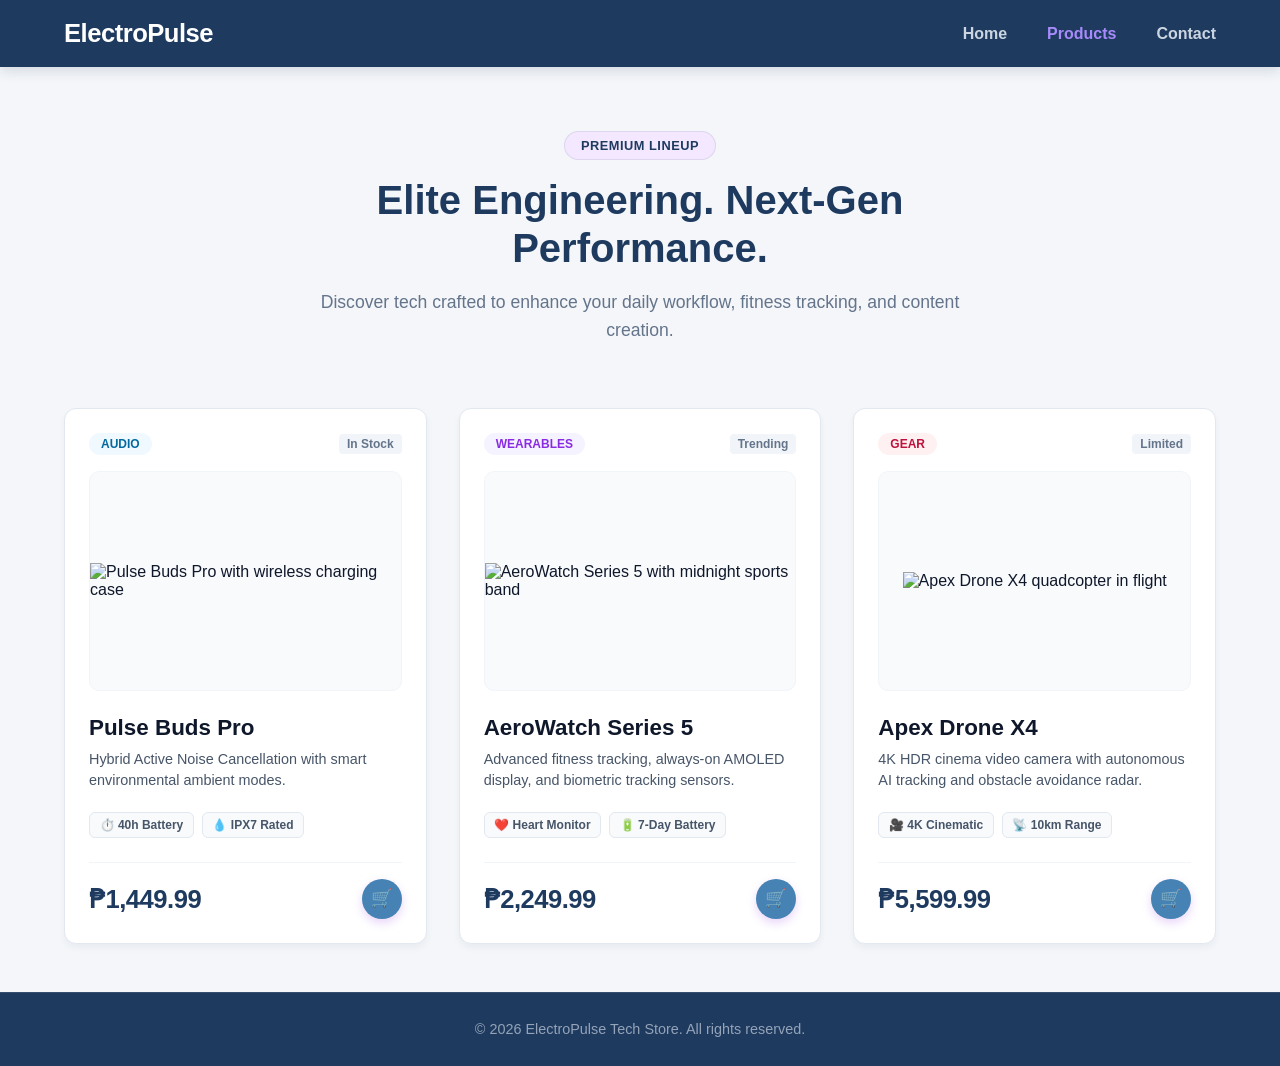
==== about.html @ 6f9c941d "Add files via upload" ====
<!DOCTYPE html>
<html lang="en">
<head>
    <meta charset="UTF-8">
    <meta name="viewport" content="width=device-width, initial-scale=1.0">
    <meta name="description" content="Browse our featured collection of high-performance wireless earbuds, smartwatches, and advanced flight drones at ElectroPulse.">
    <title>ElectroPulse | Featured Products</title>
    <link rel="stylesheet" href="style.css">
</head>
<body>

    <header>
        <div class="logo">ElectroPulse</div>
        <button class="menu-toggle" id="menuToggle" aria-label="Toggle Navigation">☰</button>
        <nav id="navMenu">
            <ul>
                <li><a href="index.html">Home</a></li>
                <li><a href="about.html" class="active">Products</a></li>
                <li><a href="contact.html">Contact</a></li>
            </ul>
        </nav>
    </header>

    <main>
        <section class="products-showcase">
            <div class="products-header">
                <span class="section-badge">Premium Lineup</span>
                <h2>Elite Engineering. Next-Gen Performance.</h2>
                <p>Discover tech crafted to enhance your daily workflow, fitness tracking, and content creation.</p>
            </div>
            
            <div class="grid">
                
                <div class="card premium-card">
                    <div class="card-tag-wrapper">
                        <span class="tag tag-audio">Audio</span>
                        <span class="stock-status">In Stock</span>
                    </div>
                    <div class="product-img-wrapper">
                        <img src="https://i5.walmartimages.com/seo/VEATOOL-Bluetooth-Headphones-True-Wireless-Earbuds-65H-Playback-Power-Display-Earphones-Charging-Case-IPX7-Waterproof-in-Ear-Mic-TV-Smart-Phone-Compu_4fcdfe6c-8b6a-4cde-9d14-b2d02f026c7e.72bb21d7b7199d42acb8615ffbaa0470.jpeg?odnHeight=424&odnWidth=424&odnBg=FFFFFF" alt="Pulse Buds Pro with wireless charging case" class="product-img">
                    </div>
                    <div class="card-body">
                        <h3>Pulse Buds Pro</h3>
                        <p>Hybrid Active Noise Cancellation with smart environmental ambient modes.</p>
                        
                        <div class="specs-grid">
                            <span>⏱️ 40h Battery</span>
                            <span>💧 IPX7 Rated</span>
                        </div>
                        
                        <div class="card-footer">
                            <div class="price">₱1,449.99</div>
                            <button class="btn-icon" aria-label="Add to cart">🛒</button>
                        </div>
                    </div>
                </div>

                <div class="card premium-card">
                    <div class="card-tag-wrapper">
                        <span class="tag tag-wearables">Wearables</span>
                        <span class="stock-status">Trending</span>
                    </div>
                    <div class="product-img-wrapper">
                        <img src="https://m.media-amazon.com/images/I/610LLQC8DhL._AC_SL1500_.jpg" alt="AeroWatch Series 5 with midnight sports band" class="product-img">
                    </div>
                    <div class="card-body">
                        <h3>AeroWatch Series 5</h3>
                        <p>Advanced fitness tracking, always-on AMOLED display, and biometric tracking sensors.</p>
                        
                        <div class="specs-grid">
                            <span>❤️ Heart Monitor</span>
                            <span>🔋 7-Day Battery</span>
                        </div>
                        
                        <div class="card-footer">
                            <div class="price">₱2,249.99</div>
                            <button class="btn-icon" aria-label="Add to cart">🛒</button>
                        </div>
                    </div>
                </div>

                <div class="card premium-card">
                    <div class="card-tag-wrapper">
                        <span class="tag tag-gear">Gear</span>
                        <span class="stock-status">Limited</span>
                    </div>
                    <div class="product-img-wrapper">
                        <img src="https://img.freepik.com/premium-photo/highquality-aerial-shot-drone-with-digital-camera-flying_1021945-1959.jpg" alt="Apex Drone X4 quadcopter in flight" class="product-img">
                    </div>
                    <div class="card-body">
                        <h3>Apex Drone X4</h3>
                        <p>4K HDR cinema video camera with autonomous AI tracking and obstacle avoidance radar.</p>
                        
                        <div class="specs-grid">
                            <span>🎥 4K Cinematic</span>
                            <span>📡 10km Range</span>
                        </div>
                        
                        <div class="card-footer">
                            <div class="price">₱5,599.99</div>
                            <button class="btn-icon" aria-label="Add to cart">🛒</button>
                        </div>
                    </div>
                </div>
                
            </div>
        </section>
    </main>

    <footer>
        <p>&copy; 2026 ElectroPulse Tech Store. All rights reserved.</p>
    </footer>

    <script src="script.js"></script>
</body>
</html>
---- style.css ----
:root {
    --primary-dark: #1e3a5f;   
    --electric-neon: #a78bfa;  
    --accent-blue: #4682b4;    
    --accent-violet: #8a2be2;  
    --bg-light: #f4f6f9;       
    --text-dark: #0f172a;
    --white: #ffffff;
}

* {
    box-sizing: border-box;
    margin: 0;
    padding: 0;
    font-family: -apple-system, BlinkMacSystemFont, 'Segoe UI', Roboto, sans-serif;
}

body {
    display: flex;
    flex-direction: column;
    min-height: 100vh;
    color: var(--text-dark);
    background-color: var(--bg-light);
}

header {
    background-color: var(--primary-dark);
    color: var(--white);
    display: flex;
    justify-content: space-between;
    align-items: center;
    padding: 1.2rem 5%;
    position: relative;
    box-shadow: 0 4px 12px rgba(30, 58, 95, 0.15);
}

.logo {
    font-size: 1.6rem;
    font-weight: 800;
    letter-spacing: -0.5px;
}

nav ul {
    display: flex;
    list-style: none;
    gap: 2.5rem;
}

nav a {
    color: #cbd5e1;
    text-decoration: none;
    font-weight: 600;
    transition: color 0.2s ease;
}

nav a:hover, nav a.active {
    color: var(--electric-neon);
}

.menu-toggle {
    display: none;
    background: none;
    border: none;
    color: var(--white);
    font-size: 1.8rem;
    cursor: pointer;
}

main {
    flex: 1;
    padding: 3rem 5%;
}

.grid {
    display: grid;
    grid-template-columns: repeat(auto-fit, minmax(280px, 1fr));
    gap: 2rem;
    margin-top: 2rem;
}

.card {
    background: var(--white);
    padding: 2.5rem 2rem;
    border-radius: 12px;
    box-shadow: 0 4px 6px rgba(30, 58, 95, 0.05);
    border: 1px solid #e2e8f0;
    transition: transform 0.3s ease, box-shadow 0.3s ease;
    display: flex;
    flex-direction: column;
}

.card:hover {
    transform: translateY(-5px);
    box-shadow: 0 12px 20px rgba(30, 58, 95, 0.1);
}

.tag {
    align-self: center;
    background: #f5f3ff;
    color: var(--accent-violet);
    font-size: 0.75rem;
    font-weight: 700;
    text-transform: uppercase;
    padding: 0.25rem 0.75rem;
    border-radius: 9999px;
    margin-bottom: 1rem;
}

.product-img-wrapper {
    width: 100%;
    height: 180px;
    margin-bottom: 1.2rem;
    display: flex;
    align-items: center;
    justify-content: center;
    overflow: hidden;
    background-color: #f8fafc;
    border-radius: 6px;
}

.product-img {
    max-width: 100%;
    max-height: 100%;
    object-fit: contain;
    transition: transform 0.3s ease;
}

.card:hover .product-img {
    transform: scale(1.06);
}

.card h3 {
    margin-bottom: 0.75rem;
    font-size: 1.3rem;
}

.card p {
    color: #64748b;
    font-size: 0.95rem;
    line-height: 1.5;
    margin-bottom: 1.5rem;
    flex-grow: 1;
}

.price {
    font-size: 1.5rem;
    font-weight: 800;
    color: var(--primary-dark);
}

.form-section {
    max-width: 550px;
    margin: 0 auto;
    background: var(--white);
    padding: 2.5rem;
    border-radius: 12px;
    box-shadow: 0 10px 25px rgba(0,0,0,0.05);
}

.form-group {
    margin-bottom: 1.5rem;
}

.form-group label {
    display: block;
    margin-bottom: 0.5rem;
    font-weight: 600;
    font-size: 0.9rem;
}

.form-group input, .form-group textarea {
    width: 100%;
    padding: 0.85rem;
    border: 1px solid #cbd5e1;
    border-radius: 6px;
    background-color: #f8fafc;
    font-size: 1rem;
}

.form-group input:focus, .form-group textarea:focus {
    outline: 2px solid var(--accent-blue);
    background-color: var(--white);
}

.btn {
    display: inline-block;
    background-color: var(--accent-violet);
    color: var(--white);
    padding: 0.85rem 2rem;
    text-decoration: none;
    border: none;
    border-radius: 6px;
    cursor: pointer;
    font-size: 1rem;
    font-weight: 700;
    transition: background-color 0.2s ease;
}

.btn:hover {
    background-color: #6a1b9a; 
}

.feedback {
    margin-top: 1rem;
    font-weight: 600;
    text-align: center;
}

footer {
    background-color: var(--primary-dark);
    color: #94a3b8;
    text-align: center;
    padding: 1.8rem;
    font-size: 0.9rem;
    border-top: 1px solid rgba(255, 255, 255, 0.1);
}

@media (max-width: 768px) {
    .menu-toggle {
        display: block;
    }
    nav {
        display: none;
        width: 100%;
        position: absolute;
        top: 100%;
        left: 0;
        background-color: var(--primary-dark);
        padding: 1.5rem 0;
        z-index: 10;
    }
    nav.show {
        display: block;
    }
    nav ul {
        flex-direction: column;
        align-items: center;
        gap: 1.5rem;
    }
}


.promo-banner {
    background-color: #152942; 
    border-bottom: 1px solid rgba(138, 43, 226, 0.2);
    padding: 0.6rem 5%;
    display: flex;
    align-items: center;
    justify-content: center;
    gap: 1rem;
    color: var(--white);
    font-size: 0.85rem;
}

.banner-badge {
    background: linear-gradient(135deg, var(--accent-violet) 0%, var(--accent-blue) 100%);
    color: var(--white);
    font-size: 0.7rem;
    font-weight: 800;
    padding: 0.2rem 0.6rem;
    border-radius: 4px;
    letter-spacing: 0.5px;
}

.hero-grid {
    display: grid;
    grid-template-columns: 1.1fr 0.9fr;
    gap: 3rem;
    align-items: center;
    background: radial-gradient(circle at top right, #254a75 0%, #10223b 100%);
    color: var(--white);
    padding: 4rem;
    border-radius: 16px;
    box-shadow: 0 20px 40px rgba(16, 34, 59, 0.3);
}

.hero-content {
    text-align: left;
}

.hero-content h1 {
    font-size: 4rem;
    line-height: 1.1;
    margin-bottom: 1.5rem;
    font-weight: 800;
}

.text-gradient {
    background: linear-gradient(90deg, #93c5fd, var(--electric-neon));
    -webkit-background-clip: text;
    -webkit-text-fill-color: transparent;
}

.hero-content p {
    color: #cbd5e1;
    font-size: 1.15rem;
    line-height: 1.6;
    margin-bottom: 2.5rem;
}

.hero-actions {
    display: flex;
    gap: 1rem;
}

.btn-secondary {
    background-color: transparent;
    color: var(--white);
    border: 2px solid rgba(255, 255, 255, 0.2);
}

.btn-secondary:hover {
    background-color: rgba(255, 255, 255, 0.1);
    border-color: rgba(255, 255, 255, 0.3);
}

.hero-image-container {
    max-width: 100%;
    margin: 0;
    overflow: hidden;
    border-radius: 12px;
    box-shadow: 0 10px 30px rgba(0, 0, 0, 0.4);
    border: 1px solid rgba(255, 255, 255, 0.05);
}

.hero-img {
    width: 100%;
    height: auto;
    display: block;
    object-fit: cover;
}

.highlights-section {
    margin-top: 5rem;
    text-align: center;
}

.section-header {
    margin-bottom: 3rem;
}

.section-header h2 {
    font-size: 2.2rem;
    color: var(--primary-dark);
    font-weight: 800;
}

.section-header p {
    color: #64748b;
    margin-top: 0.5rem;
}

.highlights-grid {
    display: grid;
    grid-template-columns: repeat(auto-fit, minmax(250px, 1fr));
    gap: 2rem;
}

.highlight-item {
    background-color: var(--white);
    padding: 2.5rem 2rem;
    border-radius: 12px;
    border: 1px solid #e2e8f0;
    text-align: left;
    transition: transform 0.2s ease;
}

.highlight-item:hover {
    transform: translateY(-4px);
}

.highlight-item .icon {
    font-size: 2rem;
    margin-bottom: 1rem;
}

.highlight-item h3 {
    font-size: 1.25rem;
    color: var(--primary-dark);
    margin-bottom: 0.5rem;
}

.highlight-item p {
    color: #64748b;
    font-size: 0.95rem;
    line-height: 1.5;
}

.products-showcase {
    margin-top: 1rem;
}

.products-header {
    text-align: center;
    max-width: 700px;
    margin: 0 auto 4rem auto;
}

.section-badge {
    display: inline-block;
    background-color: #f3e8ff;
    color: var(--primary-dark);
    font-size: 0.8rem;
    font-weight: 700;
    text-transform: uppercase;
    padding: 0.35rem 1rem;
    border-radius: 9999px;
    margin-bottom: 1rem;
    letter-spacing: 0.5px;
    border: 1px solid rgba(30, 58, 95, 0.1);
}

.products-header h2 {
    font-size: 2.5rem;
    color: var(--primary-dark);
    font-weight: 800;
    line-height: 1.2;
    margin-bottom: 1rem;
}

.products-header p {
    color: #64748b;
    font-size: 1.1rem;
    line-height: 1.6;
}

.premium-card {
    border: 1px solid #e2e8f0;
    background-color: var(--white);
    padding: 1.5rem !important; 
    position: relative;
    overflow: hidden;
}

.card-tag-wrapper {
    display: flex;
    justify-content: space-between;
    align-items: center;
    width: 100%;
    margin-bottom: 1rem;
}

.premium-card .tag {
    margin-bottom: 0 !important; 
    font-weight: 700;
}

.tag-audio { background: #f0f9ff; color: #0369a1; }
.tag-wearables { background: #f5f3ff; color: var(--accent-violet); }
.tag-gear { background: #fff1f2; color: #be123c; }

.stock-status {
    font-size: 0.75rem;
    color: #64748b;
    font-weight: 600;
    background-color: #f1f5f9;
    padding: 0.2rem 0.5rem;
    border-radius: 4px;
}

.premium-card .product-img-wrapper {
    height: 220px; 
    background-color: #f8fafc;
    border-radius: 10px;
    margin-bottom: 1.5rem;
    border: 1px solid #f1f5f9;
}

.card-body {
    display: flex;
    flex-direction: column;
    flex-grow: 1;
}

.premium-card h3 {
    color: var(--text-dark);
    font-weight: 700;
    font-size: 1.4rem;
    margin-bottom: 0.5rem;
}

.premium-card p {
    font-size: 0.9rem;
    color: #475569;
    line-height: 1.5;
    margin-bottom: 1.25rem;
}

.specs-grid {
    display: flex;
    gap: 0.5rem;
    margin-bottom: 1.5rem;
    flex-wrap: wrap;
}

.specs-grid span {
    background-color: #f8fafc;
    border: 1px solid #e2e8f0;
    color: #475569;
    font-size: 0.75rem;
    font-weight: 600;
    padding: 0.3rem 0.6rem;
    border-radius: 6px;
}

.card-footer {
    display: flex;
    justify-content: space-between;
    align-items: center;
    margin-top: auto;
    padding-top: 1rem;
    border-top: 1px solid #f1f5f9;
}

.premium-card .price {
    font-size: 1.6rem;
    font-weight: 800;
    color: var(--primary-dark);
    letter-spacing: -0.5px;
}

.btn-icon {
    background-color: var(--accent-blue);
    border: none;
    width: 40px;
    height: 40px;
    border-radius: 50%;
    display: flex;
    align-items: center;
    justify-content: center;
    cursor: pointer;
    font-size: 1.1rem;
    transition: transform 0.2s ease, background-color 0.2s ease;
    box-shadow: 0 4px 10px rgba(138, 43, 226, 0.2);
}

.btn-icon:hover {
    transform: scale(1.1);
    background-color: #1c9d34; 
}

@media (max-width: 992px) {
    .hero-grid {
        grid-template-columns: 1fr;
        padding: 3rem 2rem;
        text-align: center;
        gap: 2.5rem;
    }
    .hero-content {
        text-align: center;
    }
    .hero-content h1 {
        font-size: 2.8rem;
    }
    .hero-actions {
        justify-content: center;
    }
}
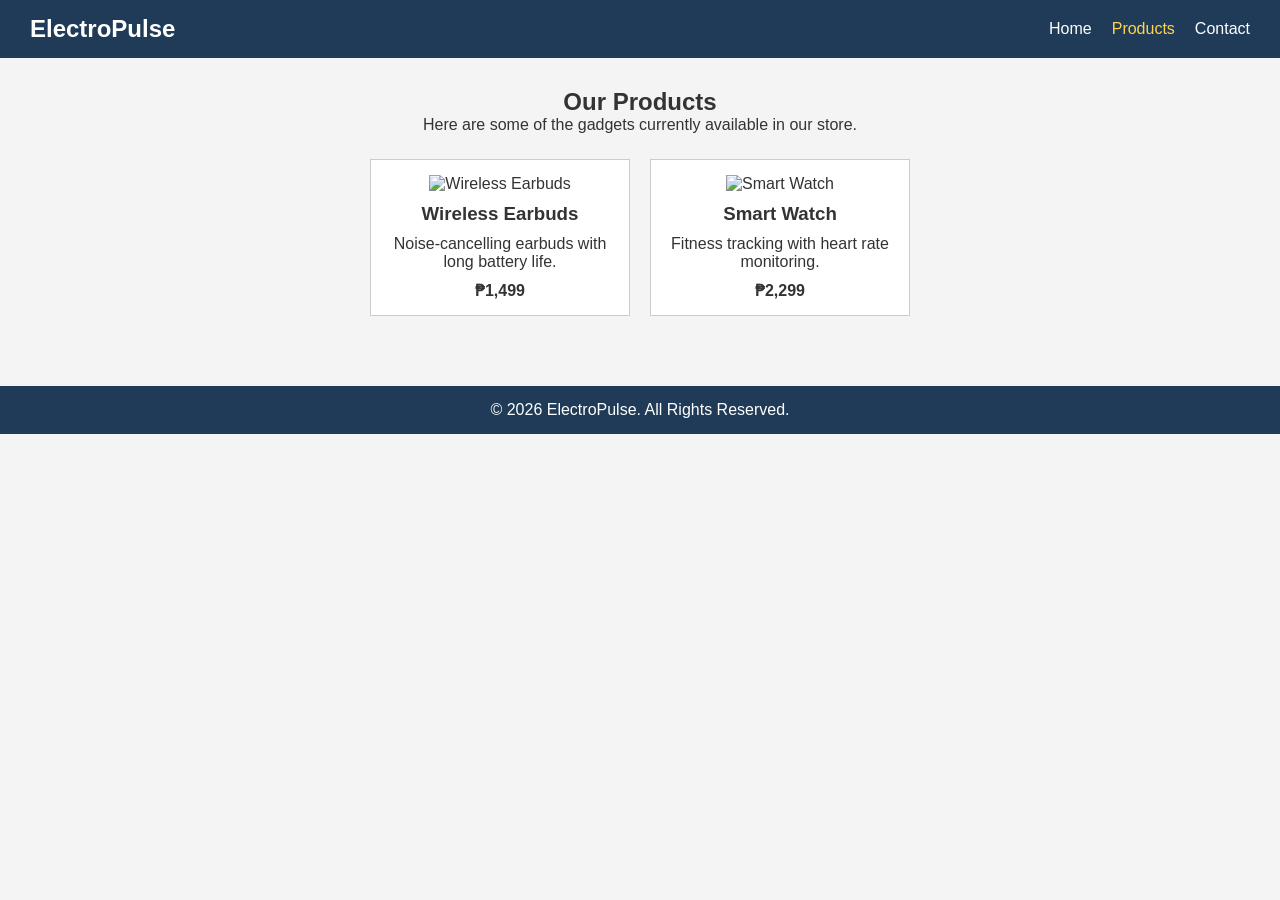
==== commit dce259e9: "Add files via upload" ====
--- a/about.html
+++ b/about.html
@@ -1,116 +1,77 @@
-<!DOCTYPE html>
-<html lang="en">
-<head>
-    <meta charset="UTF-8">
-    <meta name="viewport" content="width=device-width, initial-scale=1.0">
-    <meta name="description" content="Browse our featured collection of high-performance wireless earbuds, smartwatches, and advanced flight drones at ElectroPulse.">
-    <title>ElectroPulse | Featured Products</title>
-    <link rel="stylesheet" href="style.css">
-</head>
-<body>
-
-    <header>
-        <div class="logo">ElectroPulse</div>
-        <button class="menu-toggle" id="menuToggle" aria-label="Toggle Navigation">☰</button>
-        <nav id="navMenu">
-            <ul>
-                <li><a href="index.html">Home</a></li>
-                <li><a href="about.html" class="active">Products</a></li>
-                <li><a href="contact.html">Contact</a></li>
-            </ul>
-        </nav>
-    </header>
-
-    <main>
-        <section class="products-showcase">
-            <div class="products-header">
-                <span class="section-badge">Premium Lineup</span>
-                <h2>Elite Engineering. Next-Gen Performance.</h2>
-                <p>Discover tech crafted to enhance your daily workflow, fitness tracking, and content creation.</p>
-            </div>
-            
-            <div class="grid">
-                
-                <div class="card premium-card">
-                    <div class="card-tag-wrapper">
-                        <span class="tag tag-audio">Audio</span>
-                        <span class="stock-status">In Stock</span>
-                    </div>
-                    <div class="product-img-wrapper">
-                        <img src="https://i5.walmartimages.com/seo/VEATOOL-Bluetooth-Headphones-True-Wireless-Earbuds-65H-Playback-Power-Display-Earphones-Charging-Case-IPX7-Waterproof-in-Ear-Mic-TV-Smart-Phone-Compu_4fcdfe6c-8b6a-4cde-9d14-b2d02f026c7e.72bb21d7b7199d42acb8615ffbaa0470.jpeg?odnHeight=424&odnWidth=424&odnBg=FFFFFF" alt="Pulse Buds Pro with wireless charging case" class="product-img">
-                    </div>
-                    <div class="card-body">
-                        <h3>Pulse Buds Pro</h3>
-                        <p>Hybrid Active Noise Cancellation with smart environmental ambient modes.</p>
-                        
-                        <div class="specs-grid">
-                            <span>⏱️ 40h Battery</span>
-                            <span>💧 IPX7 Rated</span>
-                        </div>
-                        
-                        <div class="card-footer">
-                            <div class="price">₱1,449.99</div>
-                            <button class="btn-icon" aria-label="Add to cart">🛒</button>
-                        </div>
-                    </div>
-                </div>
-
-                <div class="card premium-card">
-                    <div class="card-tag-wrapper">
-                        <span class="tag tag-wearables">Wearables</span>
-                        <span class="stock-status">Trending</span>
-                    </div>
-                    <div class="product-img-wrapper">
-                        <img src="https://m.media-amazon.com/images/I/610LLQC8DhL._AC_SL1500_.jpg" alt="AeroWatch Series 5 with midnight sports band" class="product-img">
-                    </div>
-                    <div class="card-body">
-                        <h3>AeroWatch Series 5</h3>
-                        <p>Advanced fitness tracking, always-on AMOLED display, and biometric tracking sensors.</p>
-                        
-                        <div class="specs-grid">
-                            <span>❤️ Heart Monitor</span>
-                            <span>🔋 7-Day Battery</span>
-                        </div>
-                        
-                        <div class="card-footer">
-                            <div class="price">₱2,249.99</div>
-                            <button class="btn-icon" aria-label="Add to cart">🛒</button>
-                        </div>
-                    </div>
-                </div>
-
-                <div class="card premium-card">
-                    <div class="card-tag-wrapper">
-                        <span class="tag tag-gear">Gear</span>
-                        <span class="stock-status">Limited</span>
-                    </div>
-                    <div class="product-img-wrapper">
-                        <img src="https://img.freepik.com/premium-photo/highquality-aerial-shot-drone-with-digital-camera-flying_1021945-1959.jpg" alt="Apex Drone X4 quadcopter in flight" class="product-img">
-                    </div>
-                    <div class="card-body">
-                        <h3>Apex Drone X4</h3>
-                        <p>4K HDR cinema video camera with autonomous AI tracking and obstacle avoidance radar.</p>
-                        
-                        <div class="specs-grid">
-                            <span>🎥 4K Cinematic</span>
-                            <span>📡 10km Range</span>
-                        </div>
-                        
-                        <div class="card-footer">
-                            <div class="price">₱5,599.99</div>
-                            <button class="btn-icon" aria-label="Add to cart">🛒</button>
-                        </div>
-                    </div>
-                </div>
-                
-            </div>
-        </section>
-    </main>
-
-    <footer>
-        <p>&copy; 2026 ElectroPulse Tech Store. All rights reserved.</p>
-    </footer>
-
-    <script src="script.js"></script>
-</body>
+<!DOCTYPE html>
+<html lang="en">
+<head>
+    <meta charset="UTF-8">
+    <meta name="viewport" content="width=device-width, initial-scale=1.0">
+    <meta name="description" content="Browse the products available at ElectroPulse.">
+    <title>ElectroPulse | Products</title>
+    <link rel="stylesheet" href="style.css">
+</head>
+<body>
+
+    <header>
+        <h1 class="logo">ElectroPulse</h1>
+
+        <button id="menuToggle" class="menu-toggle">☰</button>
+
+        <nav id="navMenu">
+            <ul>
+                <li><a href="index.html">Home</a></li>
+                <li><a href="about.html" class="active">Products</a></li>
+                <li><a href="contact.html">Contact</a></li>
+            </ul>
+        </nav>
+    </header>
+
+    <main>
+
+        <section class="products">
+
+            <h2>Our Products</h2>
+
+            <p>
+                Here are some of the gadgets currently available in our store.
+            </p>
+
+            <div class="product-container">
+
+                <div class="card">
+                    <img src="https://i5.walmartimages.com/seo/VEATOOL-Bluetooth-Headphones-True-Wireless-Earbuds-65H-Playback-Power-Display-Earphones-Charging-Case-IPX7-Waterproof-in-Ear-Mic-TV-Smart-Phone-Compu_4fcdfe6c-8b6a-4cde-9d14-b2d02f026c7e.72bb21d7b7199d42acb8615ffbaa0470.jpeg?odnHeight=424&odnWidth=424&odnBg=FFFFFF"
+                         alt="Wireless Earbuds">
+
+                    <h3>Wireless Earbuds</h3>
+
+                    <p>
+                        Noise-cancelling earbuds with long battery life.
+                    </p>
+
+                    <p class="price">₱1,499</p>
+                </div>
+
+                <div class="card">
+                    <img src="https://m.media-amazon.com/images/I/610LLQC8DhL._AC_SL1500_.jpg"
+                         alt="Smart Watch">
+
+                    <h3>Smart Watch</h3>
+
+                    <p>
+                        Fitness tracking with heart rate monitoring.
+                    </p>
+
+                    <p class="price">₱2,299</p>
+                </div>
+
+            </div>
+
+        </section>
+
+    </main>
+
+    <footer>
+        <p>&copy; 2026 ElectroPulse. All Rights Reserved.</p>
+    </footer>
+
+    <script src="script.js"></script>
+
+</body>
 </html>
--- a/style.css
+++ b/style.css
@@ -1,558 +1,190 @@
-:root {
-    --primary-dark: #1e3a5f;   
-    --electric-neon: #a78bfa;  
-    --accent-blue: #4682b4;    
-    --accent-violet: #8a2be2;  
-    --bg-light: #f4f6f9;       
-    --text-dark: #0f172a;
-    --white: #ffffff;
-}
-
-* {
-    box-sizing: border-box;
-    margin: 0;
-    padding: 0;
-    font-family: -apple-system, BlinkMacSystemFont, 'Segoe UI', Roboto, sans-serif;
-}
-
-body {
-    display: flex;
-    flex-direction: column;
-    min-height: 100vh;
-    color: var(--text-dark);
-    background-color: var(--bg-light);
-}
-
-header {
-    background-color: var(--primary-dark);
-    color: var(--white);
-    display: flex;
-    justify-content: space-between;
-    align-items: center;
-    padding: 1.2rem 5%;
-    position: relative;
-    box-shadow: 0 4px 12px rgba(30, 58, 95, 0.15);
-}
-
-.logo {
-    font-size: 1.6rem;
-    font-weight: 800;
-    letter-spacing: -0.5px;
-}
-
-nav ul {
-    display: flex;
-    list-style: none;
-    gap: 2.5rem;
-}
-
-nav a {
-    color: #cbd5e1;
-    text-decoration: none;
-    font-weight: 600;
-    transition: color 0.2s ease;
-}
-
-nav a:hover, nav a.active {
-    color: var(--electric-neon);
-}
-
-.menu-toggle {
-    display: none;
-    background: none;
-    border: none;
-    color: var(--white);
-    font-size: 1.8rem;
-    cursor: pointer;
-}
-
-main {
-    flex: 1;
-    padding: 3rem 5%;
-}
-
-.grid {
-    display: grid;
-    grid-template-columns: repeat(auto-fit, minmax(280px, 1fr));
-    gap: 2rem;
-    margin-top: 2rem;
-}
-
-.card {
-    background: var(--white);
-    padding: 2.5rem 2rem;
-    border-radius: 12px;
-    box-shadow: 0 4px 6px rgba(30, 58, 95, 0.05);
-    border: 1px solid #e2e8f0;
-    transition: transform 0.3s ease, box-shadow 0.3s ease;
-    display: flex;
-    flex-direction: column;
-}
-
-.card:hover {
-    transform: translateY(-5px);
-    box-shadow: 0 12px 20px rgba(30, 58, 95, 0.1);
-}
-
-.tag {
-    align-self: center;
-    background: #f5f3ff;
-    color: var(--accent-violet);
-    font-size: 0.75rem;
-    font-weight: 700;
-    text-transform: uppercase;
-    padding: 0.25rem 0.75rem;
-    border-radius: 9999px;
-    margin-bottom: 1rem;
-}
-
-.product-img-wrapper {
-    width: 100%;
-    height: 180px;
-    margin-bottom: 1.2rem;
-    display: flex;
-    align-items: center;
-    justify-content: center;
-    overflow: hidden;
-    background-color: #f8fafc;
-    border-radius: 6px;
-}
-
-.product-img {
-    max-width: 100%;
-    max-height: 100%;
-    object-fit: contain;
-    transition: transform 0.3s ease;
-}
-
-.card:hover .product-img {
-    transform: scale(1.06);
-}
-
-.card h3 {
-    margin-bottom: 0.75rem;
-    font-size: 1.3rem;
-}
-
-.card p {
-    color: #64748b;
-    font-size: 0.95rem;
-    line-height: 1.5;
-    margin-bottom: 1.5rem;
-    flex-grow: 1;
-}
-
-.price {
-    font-size: 1.5rem;
-    font-weight: 800;
-    color: var(--primary-dark);
-}
-
-.form-section {
-    max-width: 550px;
-    margin: 0 auto;
-    background: var(--white);
-    padding: 2.5rem;
-    border-radius: 12px;
-    box-shadow: 0 10px 25px rgba(0,0,0,0.05);
-}
-
-.form-group {
-    margin-bottom: 1.5rem;
-}
-
-.form-group label {
-    display: block;
-    margin-bottom: 0.5rem;
-    font-weight: 600;
-    font-size: 0.9rem;
-}
-
-.form-group input, .form-group textarea {
-    width: 100%;
-    padding: 0.85rem;
-    border: 1px solid #cbd5e1;
-    border-radius: 6px;
-    background-color: #f8fafc;
-    font-size: 1rem;
-}
-
-.form-group input:focus, .form-group textarea:focus {
-    outline: 2px solid var(--accent-blue);
-    background-color: var(--white);
-}
-
-.btn {
-    display: inline-block;
-    background-color: var(--accent-violet);
-    color: var(--white);
-    padding: 0.85rem 2rem;
-    text-decoration: none;
-    border: none;
-    border-radius: 6px;
-    cursor: pointer;
-    font-size: 1rem;
-    font-weight: 700;
-    transition: background-color 0.2s ease;
-}
-
-.btn:hover {
-    background-color: #6a1b9a; 
-}
-
-.feedback {
-    margin-top: 1rem;
-    font-weight: 600;
-    text-align: center;
-}
-
-footer {
-    background-color: var(--primary-dark);
-    color: #94a3b8;
-    text-align: center;
-    padding: 1.8rem;
-    font-size: 0.9rem;
-    border-top: 1px solid rgba(255, 255, 255, 0.1);
-}
-
-@media (max-width: 768px) {
-    .menu-toggle {
-        display: block;
-    }
-    nav {
-        display: none;
-        width: 100%;
-        position: absolute;
-        top: 100%;
-        left: 0;
-        background-color: var(--primary-dark);
-        padding: 1.5rem 0;
-        z-index: 10;
-    }
-    nav.show {
-        display: block;
-    }
-    nav ul {
-        flex-direction: column;
-        align-items: center;
-        gap: 1.5rem;
-    }
-}
-
-
-.promo-banner {
-    background-color: #152942; 
-    border-bottom: 1px solid rgba(138, 43, 226, 0.2);
-    padding: 0.6rem 5%;
-    display: flex;
-    align-items: center;
-    justify-content: center;
-    gap: 1rem;
-    color: var(--white);
-    font-size: 0.85rem;
-}
-
-.banner-badge {
-    background: linear-gradient(135deg, var(--accent-violet) 0%, var(--accent-blue) 100%);
-    color: var(--white);
-    font-size: 0.7rem;
-    font-weight: 800;
-    padding: 0.2rem 0.6rem;
-    border-radius: 4px;
-    letter-spacing: 0.5px;
-}
-
-.hero-grid {
-    display: grid;
-    grid-template-columns: 1.1fr 0.9fr;
-    gap: 3rem;
-    align-items: center;
-    background: radial-gradient(circle at top right, #254a75 0%, #10223b 100%);
-    color: var(--white);
-    padding: 4rem;
-    border-radius: 16px;
-    box-shadow: 0 20px 40px rgba(16, 34, 59, 0.3);
-}
-
-.hero-content {
-    text-align: left;
-}
-
-.hero-content h1 {
-    font-size: 4rem;
-    line-height: 1.1;
-    margin-bottom: 1.5rem;
-    font-weight: 800;
-}
-
-.text-gradient {
-    background: linear-gradient(90deg, #93c5fd, var(--electric-neon));
-    -webkit-background-clip: text;
-    -webkit-text-fill-color: transparent;
-}
-
-.hero-content p {
-    color: #cbd5e1;
-    font-size: 1.15rem;
-    line-height: 1.6;
-    margin-bottom: 2.5rem;
-}
-
-.hero-actions {
-    display: flex;
-    gap: 1rem;
-}
-
-.btn-secondary {
-    background-color: transparent;
-    color: var(--white);
-    border: 2px solid rgba(255, 255, 255, 0.2);
-}
-
-.btn-secondary:hover {
-    background-color: rgba(255, 255, 255, 0.1);
-    border-color: rgba(255, 255, 255, 0.3);
-}
-
-.hero-image-container {
-    max-width: 100%;
-    margin: 0;
-    overflow: hidden;
-    border-radius: 12px;
-    box-shadow: 0 10px 30px rgba(0, 0, 0, 0.4);
-    border: 1px solid rgba(255, 255, 255, 0.05);
-}
-
-.hero-img {
-    width: 100%;
-    height: auto;
-    display: block;
-    object-fit: cover;
-}
-
-.highlights-section {
-    margin-top: 5rem;
-    text-align: center;
-}
-
-.section-header {
-    margin-bottom: 3rem;
-}
-
-.section-header h2 {
-    font-size: 2.2rem;
-    color: var(--primary-dark);
-    font-weight: 800;
-}
-
-.section-header p {
-    color: #64748b;
-    margin-top: 0.5rem;
-}
-
-.highlights-grid {
-    display: grid;
-    grid-template-columns: repeat(auto-fit, minmax(250px, 1fr));
-    gap: 2rem;
-}
-
-.highlight-item {
-    background-color: var(--white);
-    padding: 2.5rem 2rem;
-    border-radius: 12px;
-    border: 1px solid #e2e8f0;
-    text-align: left;
-    transition: transform 0.2s ease;
-}
-
-.highlight-item:hover {
-    transform: translateY(-4px);
-}
-
-.highlight-item .icon {
-    font-size: 2rem;
-    margin-bottom: 1rem;
-}
-
-.highlight-item h3 {
-    font-size: 1.25rem;
-    color: var(--primary-dark);
-    margin-bottom: 0.5rem;
-}
-
-.highlight-item p {
-    color: #64748b;
-    font-size: 0.95rem;
-    line-height: 1.5;
-}
-
-.products-showcase {
-    margin-top: 1rem;
-}
-
-.products-header {
-    text-align: center;
-    max-width: 700px;
-    margin: 0 auto 4rem auto;
-}
-
-.section-badge {
-    display: inline-block;
-    background-color: #f3e8ff;
-    color: var(--primary-dark);
-    font-size: 0.8rem;
-    font-weight: 700;
-    text-transform: uppercase;
-    padding: 0.35rem 1rem;
-    border-radius: 9999px;
-    margin-bottom: 1rem;
-    letter-spacing: 0.5px;
-    border: 1px solid rgba(30, 58, 95, 0.1);
-}
-
-.products-header h2 {
-    font-size: 2.5rem;
-    color: var(--primary-dark);
-    font-weight: 800;
-    line-height: 1.2;
-    margin-bottom: 1rem;
-}
-
-.products-header p {
-    color: #64748b;
-    font-size: 1.1rem;
-    line-height: 1.6;
-}
-
-.premium-card {
-    border: 1px solid #e2e8f0;
-    background-color: var(--white);
-    padding: 1.5rem !important; 
-    position: relative;
-    overflow: hidden;
-}
-
-.card-tag-wrapper {
-    display: flex;
-    justify-content: space-between;
-    align-items: center;
-    width: 100%;
-    margin-bottom: 1rem;
-}
-
-.premium-card .tag {
-    margin-bottom: 0 !important; 
-    font-weight: 700;
-}
-
-.tag-audio { background: #f0f9ff; color: #0369a1; }
-.tag-wearables { background: #f5f3ff; color: var(--accent-violet); }
-.tag-gear { background: #fff1f2; color: #be123c; }
-
-.stock-status {
-    font-size: 0.75rem;
-    color: #64748b;
-    font-weight: 600;
-    background-color: #f1f5f9;
-    padding: 0.2rem 0.5rem;
-    border-radius: 4px;
-}
-
-.premium-card .product-img-wrapper {
-    height: 220px; 
-    background-color: #f8fafc;
-    border-radius: 10px;
-    margin-bottom: 1.5rem;
-    border: 1px solid #f1f5f9;
-}
-
-.card-body {
-    display: flex;
-    flex-direction: column;
-    flex-grow: 1;
-}
-
-.premium-card h3 {
-    color: var(--text-dark);
-    font-weight: 700;
-    font-size: 1.4rem;
-    margin-bottom: 0.5rem;
-}
-
-.premium-card p {
-    font-size: 0.9rem;
-    color: #475569;
-    line-height: 1.5;
-    margin-bottom: 1.25rem;
-}
-
-.specs-grid {
-    display: flex;
-    gap: 0.5rem;
-    margin-bottom: 1.5rem;
-    flex-wrap: wrap;
-}
-
-.specs-grid span {
-    background-color: #f8fafc;
-    border: 1px solid #e2e8f0;
-    color: #475569;
-    font-size: 0.75rem;
-    font-weight: 600;
-    padding: 0.3rem 0.6rem;
-    border-radius: 6px;
-}
-
-.card-footer {
-    display: flex;
-    justify-content: space-between;
-    align-items: center;
-    margin-top: auto;
-    padding-top: 1rem;
-    border-top: 1px solid #f1f5f9;
-}
-
-.premium-card .price {
-    font-size: 1.6rem;
-    font-weight: 800;
-    color: var(--primary-dark);
-    letter-spacing: -0.5px;
-}
-
-.btn-icon {
-    background-color: var(--accent-blue);
-    border: none;
-    width: 40px;
-    height: 40px;
-    border-radius: 50%;
-    display: flex;
-    align-items: center;
-    justify-content: center;
-    cursor: pointer;
-    font-size: 1.1rem;
-    transition: transform 0.2s ease, background-color 0.2s ease;
-    box-shadow: 0 4px 10px rgba(138, 43, 226, 0.2);
-}
-
-.btn-icon:hover {
-    transform: scale(1.1);
-    background-color: #1c9d34; 
-}
-
-@media (max-width: 992px) {
-    .hero-grid {
-        grid-template-columns: 1fr;
-        padding: 3rem 2rem;
-        text-align: center;
-        gap: 2.5rem;
-    }
-    .hero-content {
-        text-align: center;
-    }
-    .hero-content h1 {
-        font-size: 2.8rem;
-    }
-    .hero-actions {
-        justify-content: center;
-    }
-}+* {
+    margin: 0;
+    padding: 0;
+    box-sizing: border-box;
+}
+
+body {
+    font-family: Arial, sans-serif;
+    background-color: #f4f4f4;
+    color: #333;
+}
+
+header {
+    background-color: #1f3b57;
+    color: white;
+    padding: 15px 30px;
+    display: flex;
+    justify-content: space-between;
+    align-items: center;
+}
+
+.logo {
+    font-size: 24px;
+}
+
+nav ul {
+    display: flex;
+    list-style: none;
+}
+
+nav ul li {
+    margin-left: 20px;
+}
+
+nav a {
+    text-decoration: none;
+    color: white;
+}
+
+nav a:hover,
+nav a.active {
+    color: #ffd54f;
+}
+
+.menu-toggle {
+    display: none;
+    background: none;
+    border: none;
+    color: white;
+    font-size: 24px;
+    cursor: pointer;
+}
+
+main {
+    padding: 30px;
+}
+
+.hero {
+    text-align: center;
+}
+
+.hero h2 {
+    margin-bottom: 15px;
+}
+
+.hero p {
+    margin-bottom: 20px;
+}
+
+.hero-image {
+    width: 100%;
+    max-width: 600px;
+    border-radius: 8px;
+}
+
+.btn {
+    display: inline-block;
+    margin-top: 20px;
+    padding: 10px 18px;
+    background-color: #1f3b57;
+    color: white;
+    text-decoration: none;
+    border: none;
+    cursor: pointer;
+}
+
+.btn:hover {
+    background-color: #294d73;
+}
+
+.products {
+    text-align: center;
+}
+
+.product-container {
+    display: flex;
+    justify-content: center;
+    gap: 20px;
+    margin-top: 25px;
+    flex-wrap: wrap;
+}
+
+.card {
+    background: white;
+    width: 260px;
+    padding: 15px;
+    border: 1px solid #ccc;
+}
+
+.card img {
+    width: 100%;
+    height: 180px;
+    object-fit: contain;
+}
+
+.card h3 {
+    margin: 10px 0;
+}
+
+.price {
+    font-weight: bold;
+    margin-top: 10px;
+}
+
+.contact {
+    max-width: 500px;
+    margin: auto;
+}
+
+.form-group {
+    margin-bottom: 15px;
+}
+
+label {
+    display: block;
+    margin-bottom: 5px;
+}
+
+input,
+textarea {
+    width: 100%;
+    padding: 10px;
+}
+
+#formFeedback {
+    margin-top: 15px;
+    font-weight: bold;
+}
+
+footer {
+    margin-top: 40px;
+    padding: 15px;
+    background-color: #1f3b57;
+    color: white;
+    text-align: center;
+}
+
+@media (max-width: 768px) {
+
+    .menu-toggle {
+        display: block;
+    }
+
+    nav {
+        display: none;
+        position: absolute;
+        top: 65px;
+        left: 0;
+        width: 100%;
+        background-color: #1f3b57;
+    }
+
+    nav.show {
+        display: block;
+    }
+
+    nav ul {
+        flex-direction: column;
+        text-align: center;
+    }
+
+    nav ul li {
+        margin: 15px 0;
+    }
+
+    header {
+        position: relative;
+    }
+}
+```
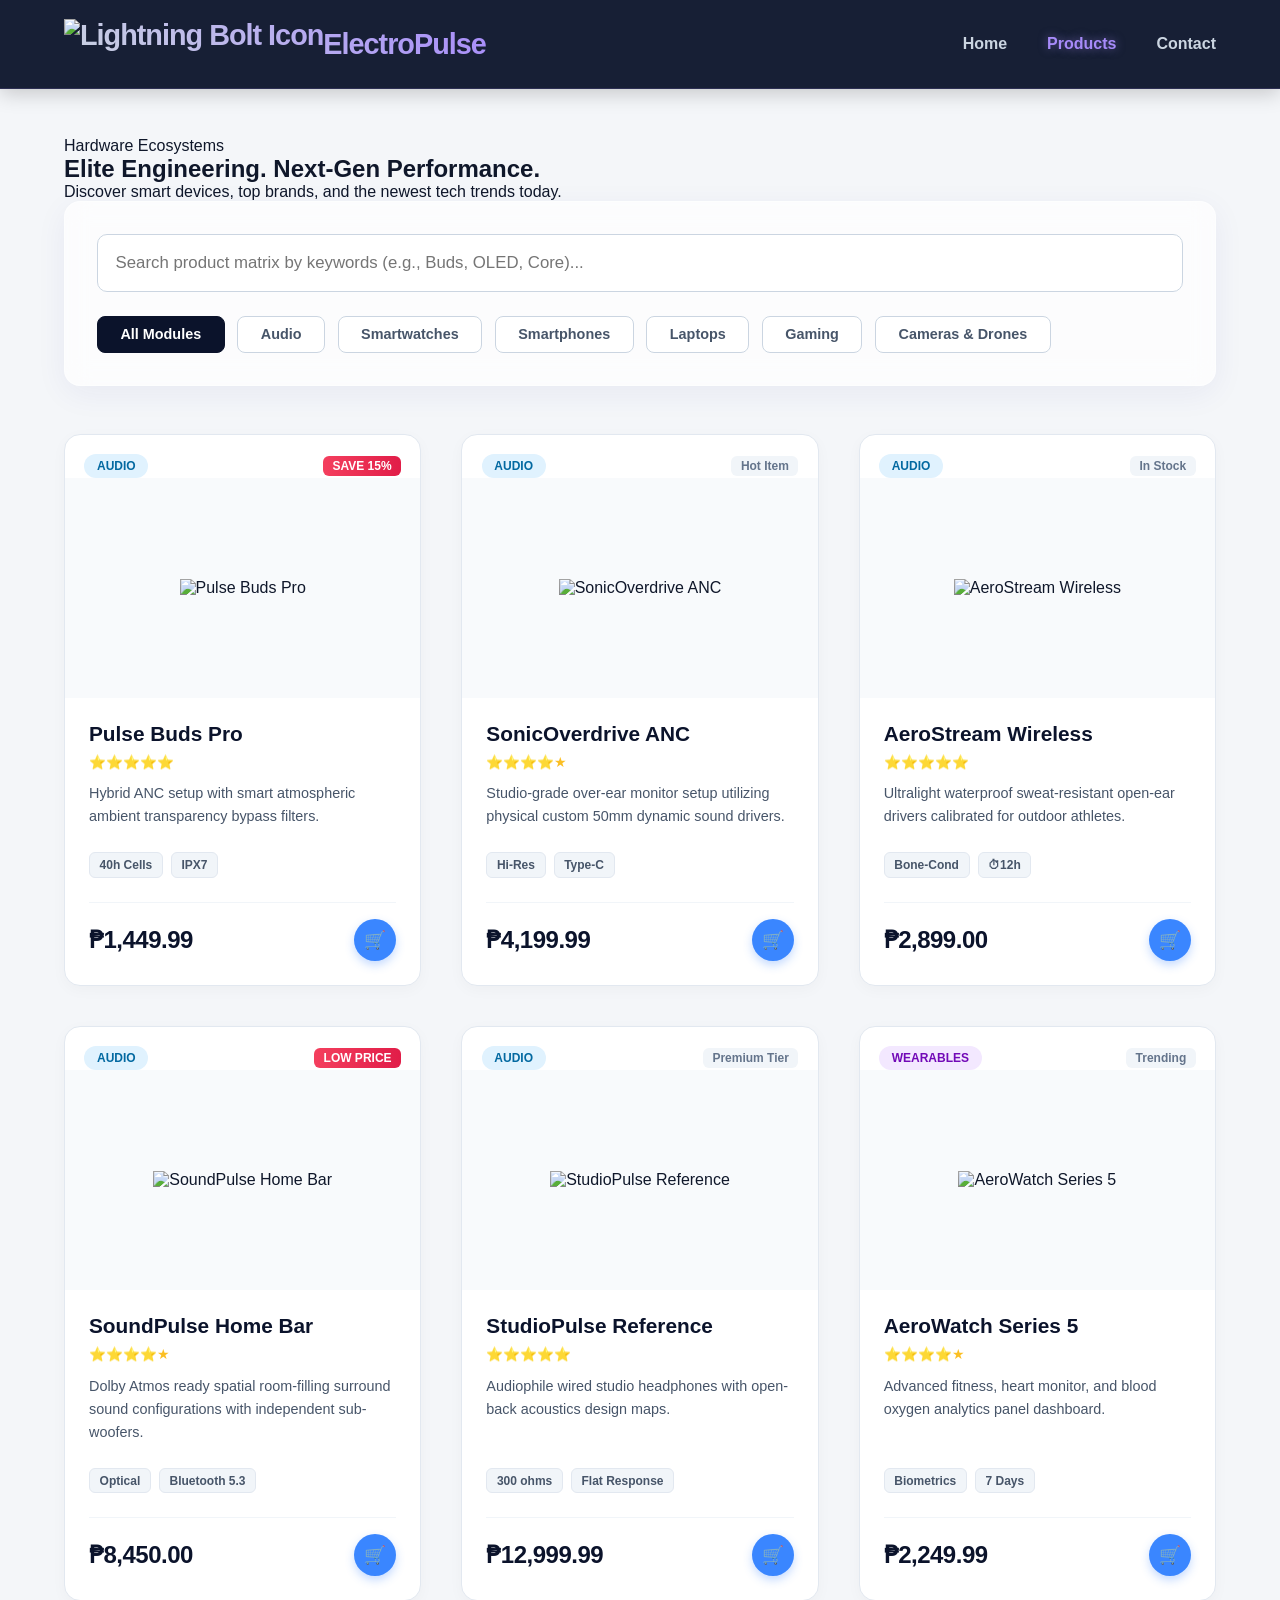
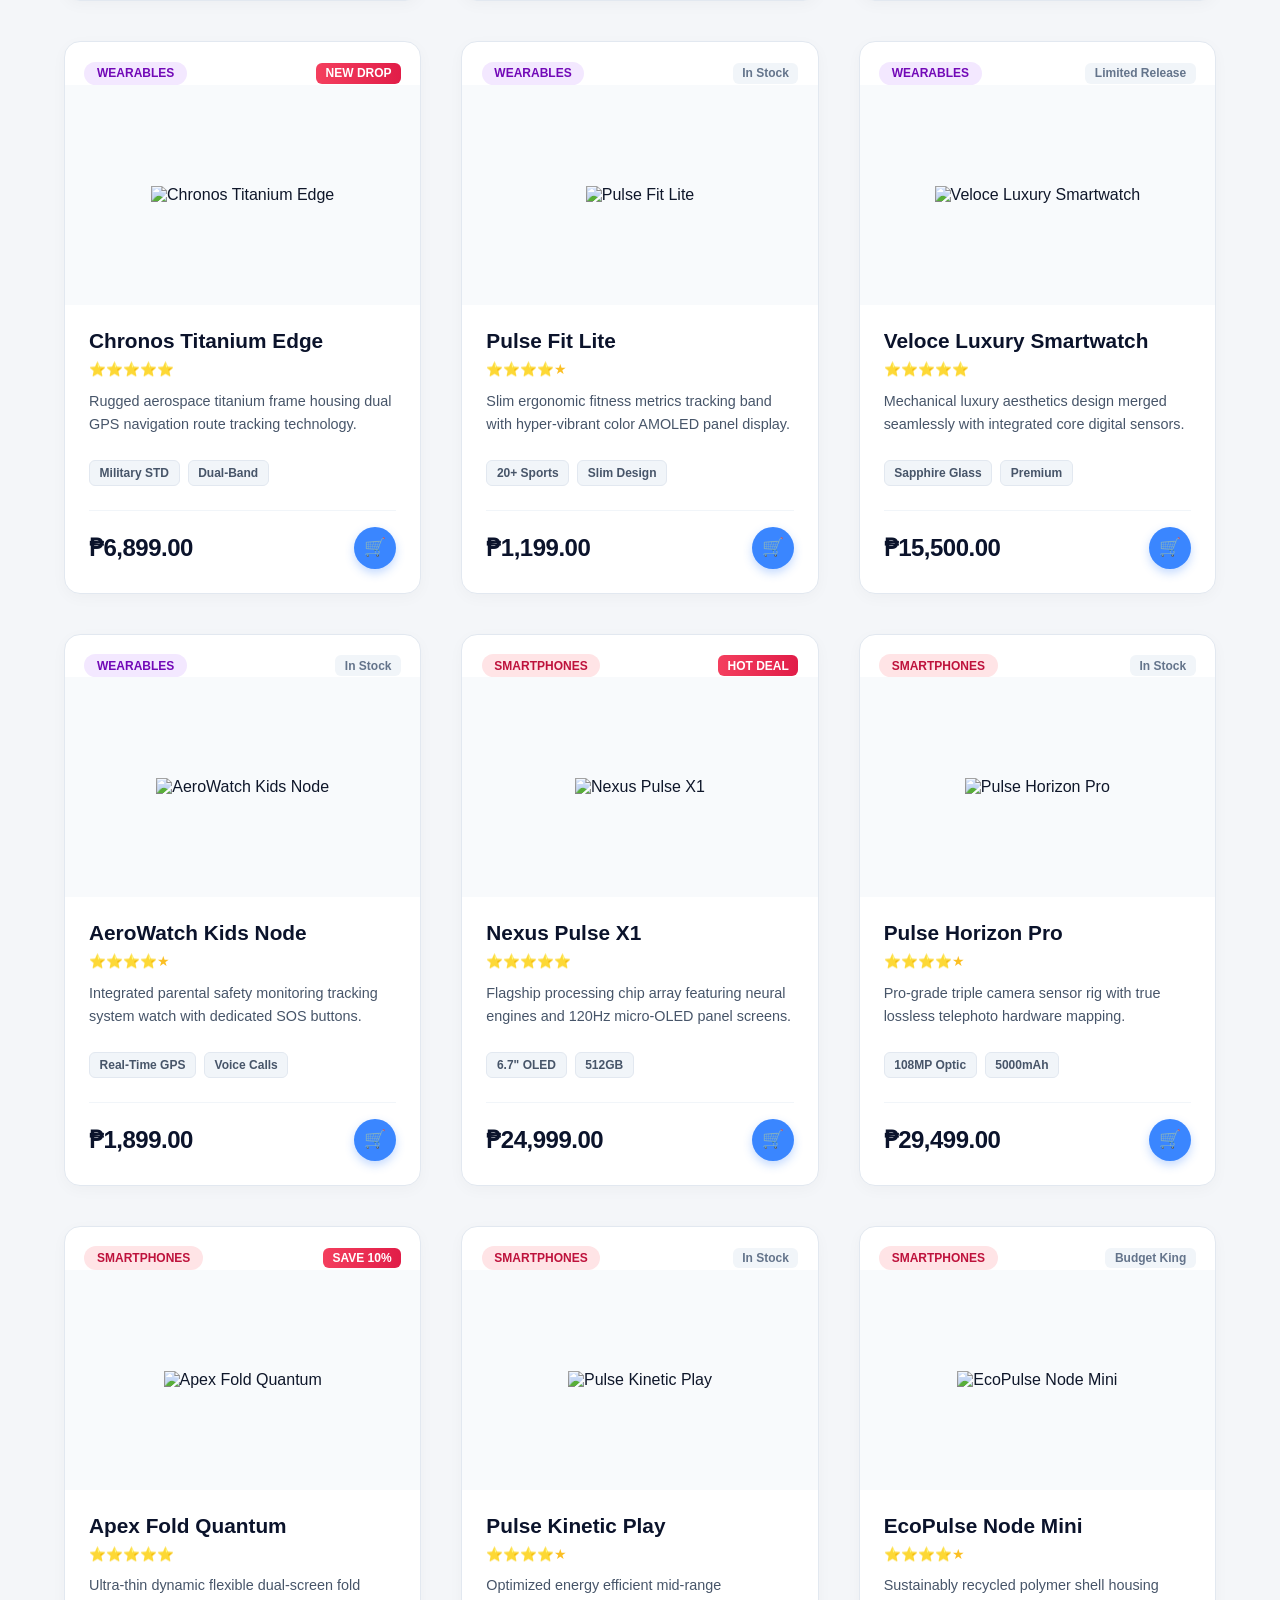
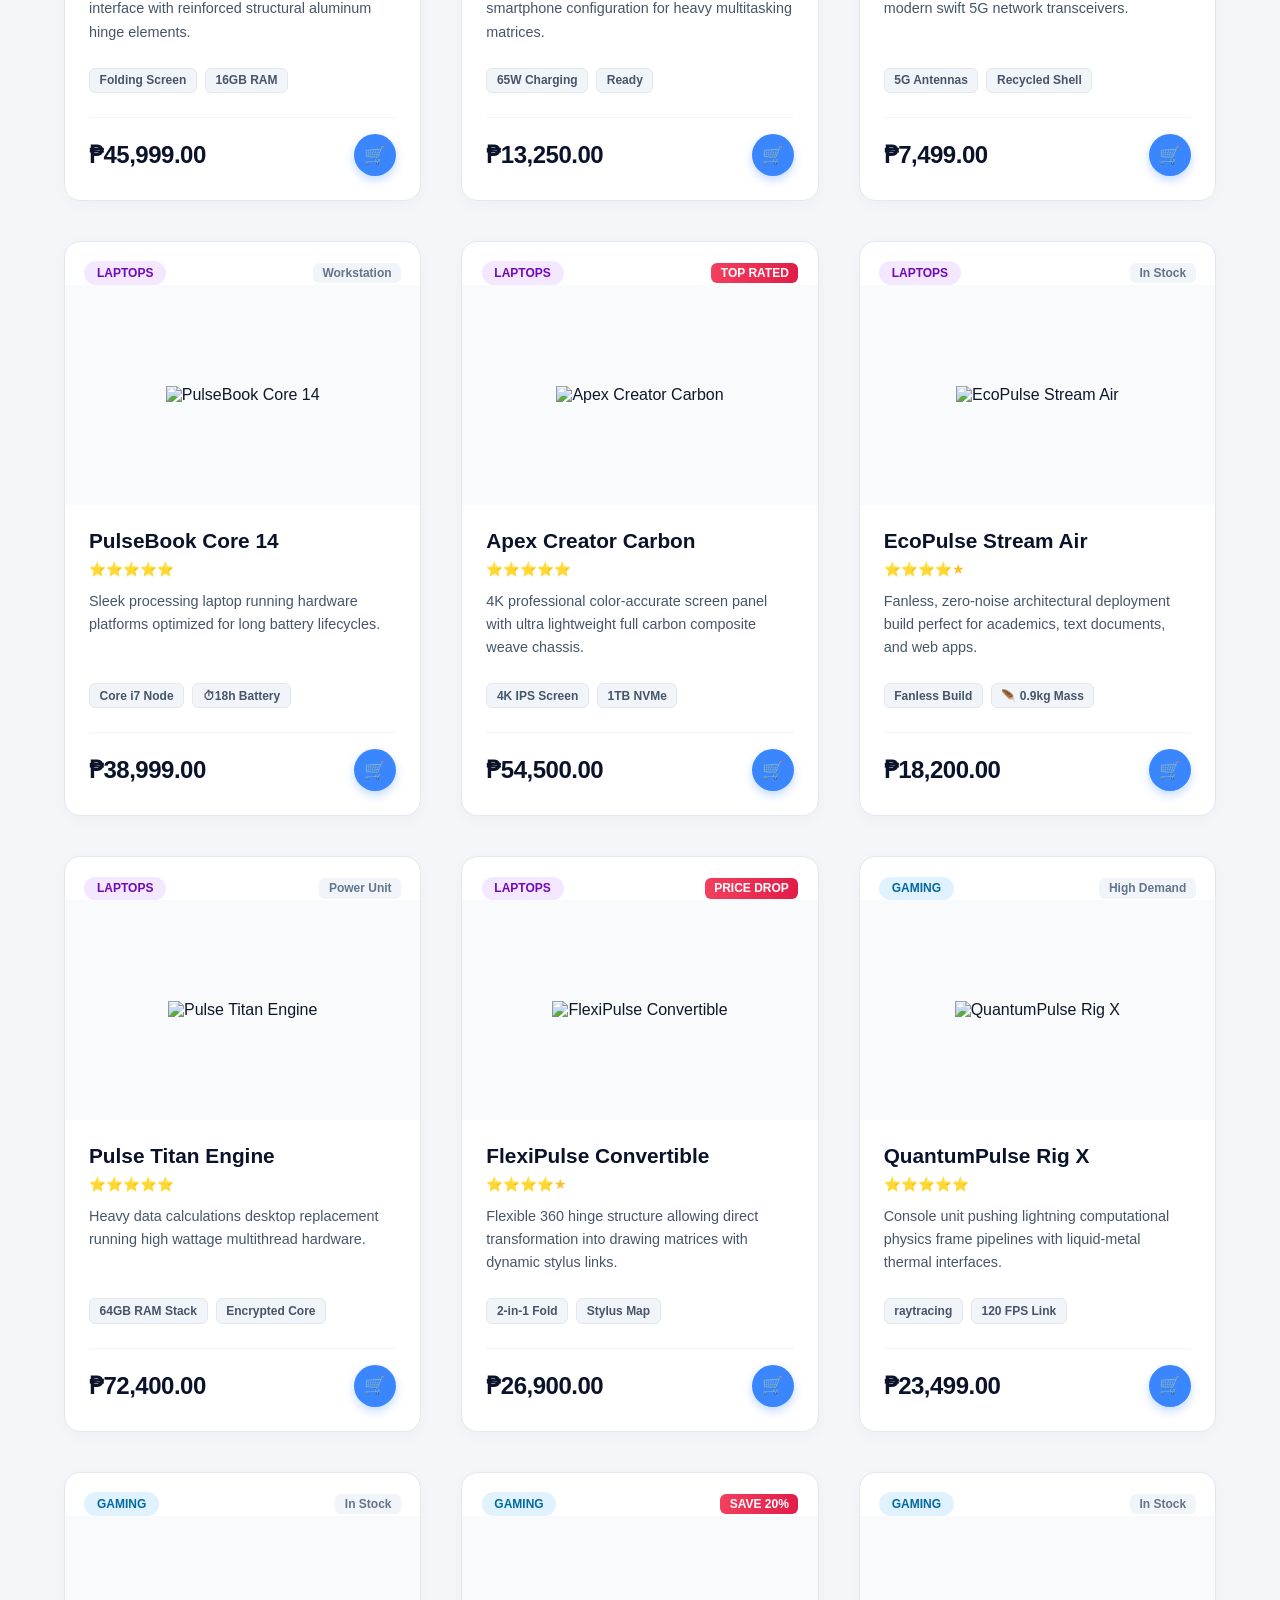
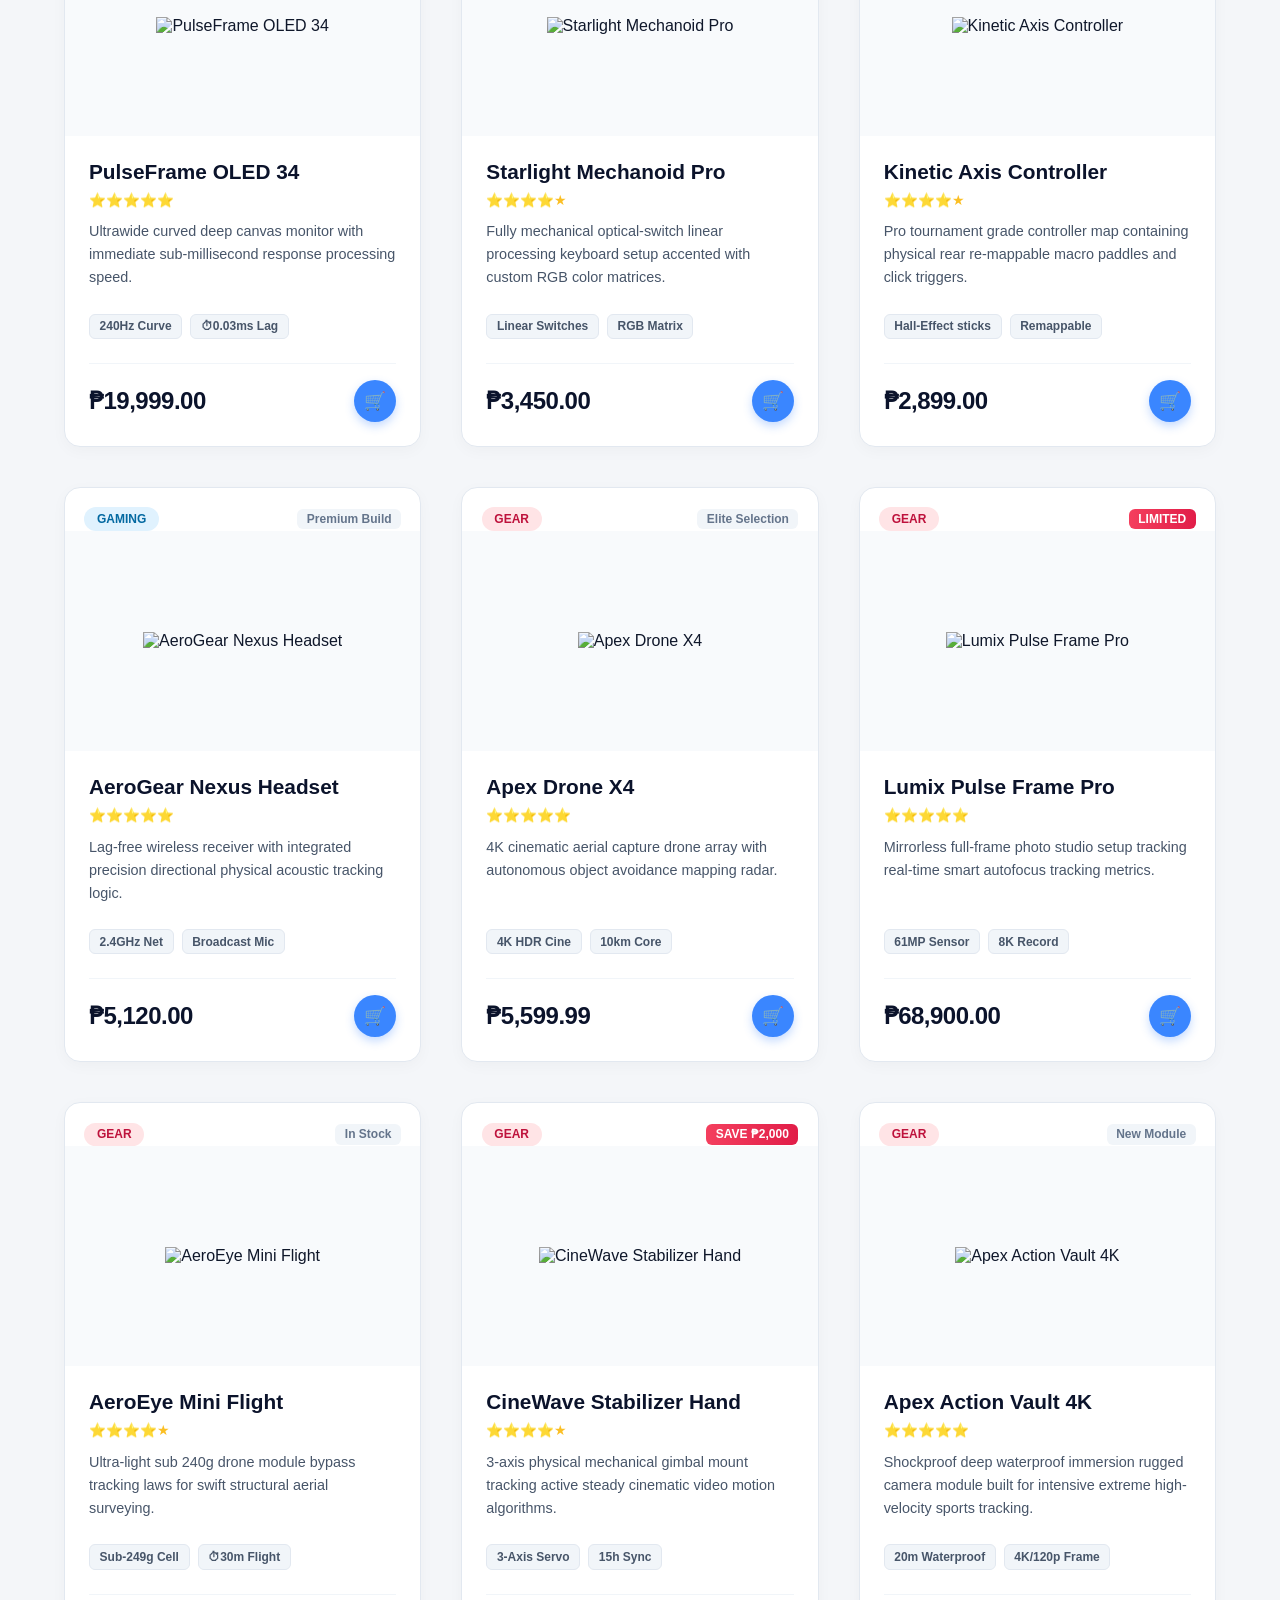
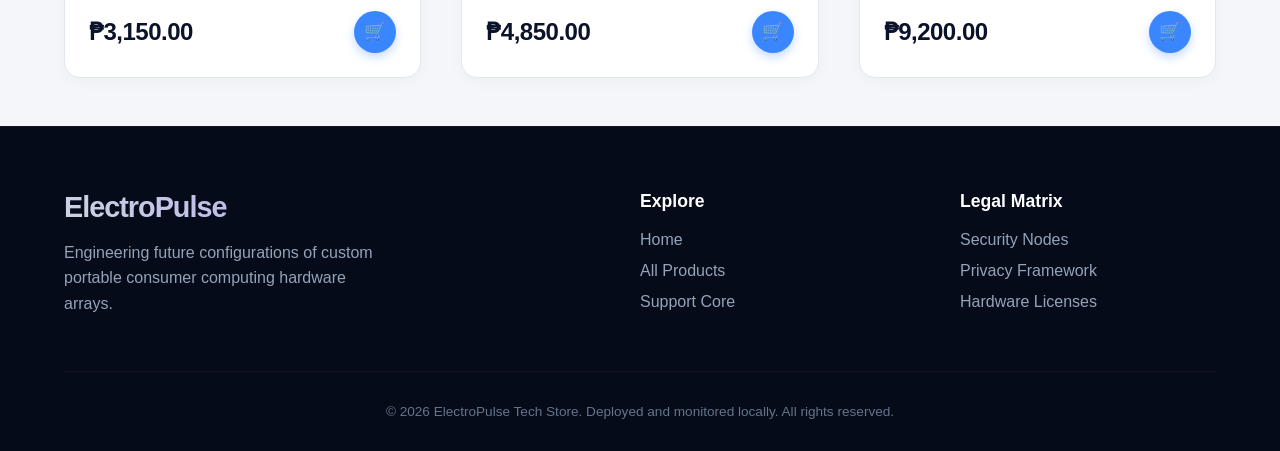
==== commit e300ce27: "Add files via upload" ====
--- a/about.html
+++ b/about.html
@@ -1,77 +1,450 @@
-<!DOCTYPE html>
-<html lang="en">
-<head>
-    <meta charset="UTF-8">
-    <meta name="viewport" content="width=device-width, initial-scale=1.0">
-    <meta name="description" content="Browse the products available at ElectroPulse.">
-    <title>ElectroPulse | Products</title>
-    <link rel="stylesheet" href="style.css">
-</head>
-<body>
-
-    <header>
-        <h1 class="logo">ElectroPulse</h1>
-
-        <button id="menuToggle" class="menu-toggle">☰</button>
-
-        <nav id="navMenu">
-            <ul>
-                <li><a href="index.html">Home</a></li>
-                <li><a href="about.html" class="active">Products</a></li>
-                <li><a href="contact.html">Contact</a></li>
-            </ul>
-        </nav>
-    </header>
-
-    <main>
-
-        <section class="products">
-
-            <h2>Our Products</h2>
-
-            <p>
-                Here are some of the gadgets currently available in our store.
-            </p>
-
-            <div class="product-container">
-
-                <div class="card">
-                    <img src="https://i5.walmartimages.com/seo/VEATOOL-Bluetooth-Headphones-True-Wireless-Earbuds-65H-Playback-Power-Display-Earphones-Charging-Case-IPX7-Waterproof-in-Ear-Mic-TV-Smart-Phone-Compu_4fcdfe6c-8b6a-4cde-9d14-b2d02f026c7e.72bb21d7b7199d42acb8615ffbaa0470.jpeg?odnHeight=424&odnWidth=424&odnBg=FFFFFF"
-                         alt="Wireless Earbuds">
-
-                    <h3>Wireless Earbuds</h3>
-
-                    <p>
-                        Noise-cancelling earbuds with long battery life.
-                    </p>
-
-                    <p class="price">₱1,499</p>
-                </div>
-
-                <div class="card">
-                    <img src="https://m.media-amazon.com/images/I/610LLQC8DhL._AC_SL1500_.jpg"
-                         alt="Smart Watch">
-
-                    <h3>Smart Watch</h3>
-
-                    <p>
-                        Fitness tracking with heart rate monitoring.
-                    </p>
-
-                    <p class="price">₱2,299</p>
-                </div>
-
-            </div>
-
-        </section>
-
-    </main>
-
-    <footer>
-        <p>&copy; 2026 ElectroPulse. All Rights Reserved.</p>
-    </footer>
-
-    <script src="script.js"></script>
-
-</body>
+<!DOCTYPE html>
+<html lang="en">
+<head>
+    <meta charset="UTF-8">
+    <meta name="viewport" content="width=device-width, initial-scale=1.0">
+    <meta name="description" content="Browse our complete catalog of 30 advanced gadgets. Filter by Audio, Smartwatches, Smartphones, Laptops, Gaming, and Drones.">
+    <title>ElectroPulse | Advanced Product Matrix Catalog</title>
+    <link rel="stylesheet" href="style.css">
+</head>
+<body>
+
+    <button id="backToTop" aria-label="Scroll back to top">↑</button>
+
+    <header>
+        <div class="logo">
+        <img src="https://img.magnific.com/free-psd/3d-rendered-energy-symbol-purple-circle_84443-56166.jpg?semt=ais_hybrid&w=740&q=80" alt="Lightning Bolt Icon" class="logo-icon">ElectroPulse
+    </div>
+        <button class="menu-toggle" id="menuToggle" aria-label="Toggle Navigation">☰</button>
+        <nav id="navMenu">
+            <ul>
+                <li><a href="index.html">Home</a></li>
+                <li><a href="about.html" class="active">Products</a></li>
+                <li><a href="contact.html">Contact</a></li>
+            </ul>
+        </nav>
+    </header>
+
+    <main>
+        <section class="products-showcase">
+            <div class="products-header">
+                <span class="section-badge">Hardware Ecosystems</span>
+                <h2>Elite Engineering. Next-Gen Performance.</h2>
+                <p>Discover smart devices, top brands, and the newest tech trends today.</p>
+            </div>
+
+            <div class="filter-controls-container glass-panel">
+                <div class="search-box-wrapper">
+                    <input type="text" id="catalogSearch" placeholder="Search product matrix by keywords (e.g., Buds, OLED, Core)...">
+                </div>
+                <div class="category-buttons-group">
+                    <button class="filter-btn active" data-category="all">All Modules</button>
+                    <button class="filter-btn" data-category="audio">Audio</button>
+                    <button class="filter-btn" data-category="watch">Smartwatches</button>
+                    <button class="filter-btn" data-category="phone">Smartphones</button>
+                    <button class="filter-btn" data-category="laptop">Laptops</button>
+                    <button class="filter-btn" data-category="gaming">Gaming</button>
+                    <button class="filter-btn" data-category="drone">Cameras & Drones</button>
+                </div>
+            </div>
+
+            <div class="grid" id="productGrid">
+                
+                <div class="card premium-card" data-cat="audio">
+                    <div class="card-tag-wrapper">
+                        <span class="tag tag-audio">Audio</span>
+                        <span class="stock-status sale-badge">SAVE 15%</span>
+                    </div>
+                    <div class="product-img-wrapper"><img src="https://i5.walmartimages.com/seo/VEATOOL-Bluetooth-Headphones-True-Wireless-Earbuds-65H-Playback-Power-Display-Earphones-Charging-Case-IPX7-Waterproof-in-Ear-Mic-TV-Smart-Phone-Compu_4fcdfe6c-8b6a-4cde-9d14-b2d02f026c7e.72bb21d7b7199d42acb8615ffbaa0470.jpeg?odnHeight=424&odnWidth=424&odnBg=FFFFFF" alt="Pulse Buds Pro" class="product-img"></div>
+                    <div class="card-body">
+                        <h3>Pulse Buds Pro</h3>
+                        <div class="rating-stars">⭐⭐⭐⭐⭐</div>
+                        <p>Hybrid ANC setup with smart atmospheric ambient transparency bypass filters.</p>
+                        <div class="specs-grid"><span>40h Cells</span><span>IPX7</span></div>
+                        <div class="card-footer"><div class="price">₱1,449.99</div><button class="btn-icon">🛒</button></div>
+                    </div>
+                </div>
+
+                <div class="card premium-card" data-cat="audio">
+                    <div class="card-tag-wrapper"><span class="tag tag-audio">Audio</span><span class="stock-status">Hot Item</span></div>
+                    <div class="product-img-wrapper"><img src="https://images.unsplash.com/photo-1546435770-a3e426bf472b?q=80&w=400" alt="SonicOverdrive ANC" class="product-img"></div>
+                    <div class="card-body">
+                        <h3>SonicOverdrive ANC</h3>
+                        <div class="rating-stars">⭐⭐⭐⭐★</div>
+                        <p>Studio-grade over-ear monitor setup utilizing physical custom 50mm dynamic sound drivers.</p>
+                        <div class="specs-grid"><span>Hi-Res</span><span>Type-C</span></div>
+                        <div class="card-footer"><div class="price">₱4,199.99</div><button class="btn-icon">🛒</button></div>
+                    </div>
+                </div>
+
+                <div class="card premium-card" data-cat="audio">
+                    <div class="card-tag-wrapper"><span class="tag tag-audio">Audio</span><span class="stock-status">In Stock</span></div>
+                    <div class="product-img-wrapper"><img src="https://images.unsplash.com/photo-1590658268037-6bf12165a8df?q=80&w=400" alt="AeroStream Wireless" class="product-img"></div>
+                    <div class="card-body">
+                        <h3>AeroStream Wireless</h3>
+                        <div class="rating-stars">⭐⭐⭐⭐⭐</div>
+                        <p>Ultralight waterproof sweat-resistant open-ear drivers calibrated for outdoor athletes.</p>
+                        <div class="specs-grid"><span>Bone-Cond</span><span>⏱12h</span></div>
+                        <div class="card-footer"><div class="price">₱2,899.00</div><button class="btn-icon">🛒</button></div>
+                    </div>
+                </div>
+
+                <div class="card premium-card" data-cat="audio">
+                    <div class="card-tag-wrapper"><span class="tag tag-audio">Audio</span><span class="stock-status sale-badge">LOW PRICE</span></div>
+                    <div class="product-img-wrapper"><img src="https://images.unsplash.com/photo-1608156639585-b3a032ef9689?q=80&w=400" alt="SoundPulse Home Bar" class="product-img"></div>
+                    <div class="card-body">
+                        <h3>SoundPulse Home Bar</h3>
+                        <div class="rating-stars">⭐⭐⭐⭐★</div>
+                        <p>Dolby Atmos ready spatial room-filling surround sound configurations with independent sub-woofers.</p>
+                        <div class="specs-grid"><span>Optical</span><span>Bluetooth 5.3</span></div>
+                        <div class="card-footer"><div class="price">₱8,450.00</div><button class="btn-icon">🛒</button></div>
+                    </div>
+                </div>
+
+                <div class="card premium-card" data-cat="audio">
+                    <div class="card-tag-wrapper"><span class="tag tag-audio">Audio</span><span class="stock-status">Premium Tier</span></div>
+                    <div class="product-img-wrapper"><img src="https://encrypted-tbn0.gstatic.com/images?q=tbn:ANd9GcTKXmF00D-Yqhc20fSZl__GH5YUePHF-cZ3oyNuIVWUNw&s=10" alt="StudioPulse Reference" class="product-img"></div>
+                    <div class="card-body">
+                        <h3>StudioPulse Reference</h3>
+                        <div class="rating-stars">⭐⭐⭐⭐⭐</div>
+                        <p>Audiophile wired studio headphones with open-back acoustics design maps.</p>
+                        <div class="specs-grid"><span>300 ohms</span><span>Flat Response</span></div>
+                        <div class="card-footer"><div class="price">₱12,999.99</div><button class="btn-icon">🛒</button></div>
+                    </div>
+                </div>
+
+                <div class="card premium-card" data-cat="watch">
+                    <div class="card-tag-wrapper"><span class="tag tag-wearables">Wearables</span><span class="stock-status">Trending</span></div>
+                    <div class="product-img-wrapper"><img src="https://m.media-amazon.com/images/I/610LLQC8DhL._AC_SL1500_.jpg" alt="AeroWatch Series 5" class="product-img"></div>
+                    <div class="card-body">
+                        <h3>AeroWatch Series 5</h3>
+                        <div class="rating-stars">⭐⭐⭐⭐★</div>
+                        <p>Advanced fitness, heart monitor, and blood oxygen analytics panel dashboard.</p>
+                        <div class="specs-grid"><span>Biometrics</span><span>7 Days</span></div>
+                        <div class="card-footer"><div class="price">₱2,249.99</div><button class="btn-icon">🛒</button></div>
+                    </div>
+                </div>
+
+                <div class="card premium-card" data-cat="watch">
+                    <div class="card-tag-wrapper"><span class="tag tag-wearables">Wearables</span><span class="stock-status sale-badge">NEW DROP</span></div>
+                    <div class="product-img-wrapper"><img src="https://images.unsplash.com/photo-1508685096489-7aacd43bd3b1?q=80&w=400" alt="Chronos Titanium Edge" class="product-img"></div>
+                    <div class="card-body">
+                        <h3>Chronos Titanium Edge</h3>
+                        <div class="rating-stars">⭐⭐⭐⭐⭐</div>
+                        <p>Rugged aerospace titanium frame housing dual GPS navigation route tracking technology.</p>
+                        <div class="specs-grid"><span>Military STD</span><span>Dual-Band</span></div>
+                        <div class="card-footer"><div class="price">₱6,899.00</div><button class="btn-icon">🛒</button></div>
+                    </div>
+                </div>
+
+                <div class="card premium-card" data-cat="watch">
+                    <div class="card-tag-wrapper"><span class="tag tag-wearables">Wearables</span><span class="stock-status">In Stock</span></div>
+                    <div class="product-img-wrapper"><img src="https://cdn.thewirecutter.com/wp-content/media/2023/06/fitnesstrackers-2048px-09819-3x2-1.jpg?auto=webp&quality=75&crop=1:1,smart&width=1024" alt="Pulse Fit Lite" class="product-img"></div>
+                    <div class="card-body">
+                        <h3>Pulse Fit Lite</h3>
+                        <div class="rating-stars">⭐⭐⭐⭐★</div>
+                        <p>Slim ergonomic fitness metrics tracking band with hyper-vibrant color AMOLED panel display.</p>
+                        <div class="specs-grid"><span>20+ Sports</span><span>Slim Design</span></div>
+                        <div class="card-footer"><div class="price">₱1,199.00</div><button class="btn-icon">🛒</button></div>
+                    </div>
+                </div>
+
+                <div class="card premium-card" data-cat="watch">
+                    <div class="card-tag-wrapper"><span class="tag tag-wearables">Wearables</span><span class="stock-status">Limited Release</span></div>
+                    <div class="product-img-wrapper"><img src="https://images.unsplash.com/photo-1579586337278-3befd40fd17a?q=80&w=400" alt="Veloce Luxury Smartwatch" class="product-img"></div>
+                    <div class="card-body">
+                        <h3>Veloce Luxury Smartwatch</h3>
+                        <div class="rating-stars">⭐⭐⭐⭐⭐</div>
+                        <p>Mechanical luxury aesthetics design merged seamlessly with integrated core digital sensors.</p>
+                        <div class="specs-grid"><span>Sapphire Glass</span><span>Premium</span></div>
+                        <div class="card-footer"><div class="price">₱15,500.00</div><button class="btn-icon">🛒</button></div>
+                    </div>
+                </div>
+
+                <div class="card premium-card" data-cat="watch">
+                    <div class="card-tag-wrapper"><span class="tag tag-wearables">Wearables</span><span class="stock-status">In Stock</span></div>
+                    <div class="product-img-wrapper"><img src="https://images.unsplash.com/photo-1434494878577-86c23bcb06b9?q=80&w=400" alt="AeroWatch Kids Node" class="product-img"></div>
+                    <div class="card-body">
+                        <h3>AeroWatch Kids Node</h3>
+                        <div class="rating-stars">⭐⭐⭐⭐★</div>
+                        <p>Integrated parental safety monitoring tracking system watch with dedicated SOS buttons.</p>
+                        <div class="specs-grid"><span>Real-Time GPS</span><span>Voice Calls</span></div>
+                        <div class="card-footer"><div class="price">₱1,899.00</div><button class="btn-icon">🛒</button></div>
+                    </div>
+                </div>
+
+                <div class="card premium-card" data-cat="phone">
+                    <div class="card-tag-wrapper"><span class="tag tag-gear">Smartphones</span><span class="stock-status sale-badge">HOT DEAL</span></div>
+                    <div class="product-img-wrapper"><img src="https://images.unsplash.com/photo-1511707171634-5f897ff02aa9?q=80&w=400" alt="Nexus Pulse X1" class="product-img"></div>
+                    <div class="card-body">
+                        <h3>Nexus Pulse X1</h3>
+                        <div class="rating-stars">⭐⭐⭐⭐⭐</div>
+                        <p>Flagship processing chip array featuring neural engines and 120Hz micro-OLED panel screens.</p>
+                        <div class="specs-grid"><span>6.7" OLED</span><span>512GB</span></div>
+                        <div class="card-footer"><div class="price">₱24,999.00</div><button class="btn-icon">🛒</button></div>
+                    </div>
+                </div>
+
+                <div class="card premium-card" data-cat="phone">
+                    <div class="card-tag-wrapper"><span class="tag tag-gear">Smartphones</span><span class="stock-status">In Stock</span></div>
+                    <div class="product-img-wrapper"><img src="https://images.unsplash.com/photo-1598327105666-5b89351aff97?q=80&w=400" alt="Pulse Horizon Pro" class="product-img"></div>
+                    <div class="card-body">
+                        <h3>Pulse Horizon Pro</h3>
+                        <div class="rating-stars">⭐⭐⭐⭐★</div>
+                        <p>Pro-grade triple camera sensor rig with true lossless telephoto hardware mapping.</p>
+                        <div class="specs-grid"><span>108MP Optic</span><span>5000mAh</span></div>
+                        <div class="card-footer"><div class="price">₱29,499.00</div><button class="btn-icon">🛒</button></div>
+                    </div>
+                </div>
+
+                <div class="card premium-card" data-cat="phone">
+                    <div class="card-tag-wrapper"><span class="tag tag-gear">Smartphones</span><span class="stock-status sale-badge">SAVE 10%</span></div>
+                    <div class="product-img-wrapper"><img src="https://media.wired.com/photos/67edf7522bbb28d0f4739de9/master/w_1600%2Cc_limit/Samsung-Galaxy-Z-Flip6%2C-a-foldable-phone-showing-the-exterior-screen-and-cameras-(no-border).jpg" alt="Apex Fold Quantum" class="product-img"></div>
+                    <div class="card-body">
+                        <h3>Apex Fold Quantum</h3>
+                        <div class="rating-stars">⭐⭐⭐⭐⭐</div>
+                        <p>Ultra-thin dynamic flexible dual-screen fold interface with reinforced structural aluminum hinge elements.</p>
+                        <div class="specs-grid"><span>Folding Screen</span><span>16GB RAM</span></div>
+                        <div class="card-footer"><div class="price">₱45,999.00</div><button class="btn-icon">🛒</button></div>
+                    </div>
+                </div>
+
+                <div class="card premium-card" data-cat="phone">
+                    <div class="card-tag-wrapper"><span class="tag tag-gear">Smartphones</span><span class="stock-status">In Stock</span></div>
+                    <div class="product-img-wrapper"><img src="https://images.unsplash.com/photo-1580910051074-3eb694886505?q=80&w=400" alt="Pulse Kinetic Play" class="product-img"></div>
+                    <div class="card-body">
+                        <h3>Pulse Kinetic Play</h3>
+                        <div class="rating-stars">⭐⭐⭐⭐★</div>
+                        <p>Optimized energy efficient mid-range smartphone configuration for heavy multitasking matrices.</p>
+                        <div class="specs-grid"><span>65W Charging</span><span>Ready</span></div>
+                        <div class="card-footer"><div class="price">₱13,250.00</div><button class="btn-icon">🛒</button></div>
+                    </div>
+                </div>
+
+                <div class="card premium-card" data-cat="phone">
+                    <div class="card-tag-wrapper"><span class="tag tag-gear">Smartphones</span><span class="stock-status">Budget King</span></div>
+                    <div class="product-img-wrapper"><img src="https://images.unsplash.com/photo-1525598912003-663126343e1f?q=80&w=400" alt="EcoPulse Node Mini" class="product-img"></div>
+                    <div class="card-body">
+                        <h3>EcoPulse Node Mini</h3>
+                        <div class="rating-stars">⭐⭐⭐⭐★</div>
+                        <p>Sustainably recycled polymer shell housing modern swift 5G network transceivers.</p>
+                        <div class="specs-grid"><span>5G Antennas</span><span>Recycled Shell</span></div>
+                        <div class="card-footer"><div class="price">₱7,499.00</div><button class="btn-icon">🛒</button></div>
+                    </div>
+                </div>
+
+                <div class="card premium-card" data-cat="laptop">
+                    <div class="card-tag-wrapper"><span class="tag tag-wearables">Laptops</span><span class="stock-status">Workstation</span></div>
+                    <div class="product-img-wrapper"><img src="https://images.unsplash.com/photo-1611186871348-b1ce696e52c9?q=80&w=400" alt="PulseBook Core 14" class="product-img"></div>
+                    <div class="card-body">
+                        <h3>PulseBook Core 14</h3>
+                        <div class="rating-stars">⭐⭐⭐⭐⭐</div>
+                        <p>Sleek processing laptop running hardware platforms optimized for long battery lifecycles.</p>
+                        <div class="specs-grid"><span>Core i7 Node</span><span>⏱18h Battery</span></div>
+                        <div class="card-footer"><div class="price">₱38,999.00</div><button class="btn-icon">🛒</button></div>
+                    </div>
+                </div>
+
+                <div class="card premium-card" data-cat="laptop">
+                    <div class="card-tag-wrapper"><span class="tag tag-wearables">Laptops</span><span class="stock-status sale-badge">TOP RATED</span></div>
+                    <div class="product-img-wrapper"><img src="https://dlcdnwebimgs.asus.com/files/media/1e5b0eb1-0c5e-400d-980f-4d7f39af1782/images/pd.png" alt="Apex Creator Carbon" class="product-img"></div>
+                    <div class="card-body">
+                        <h3>Apex Creator Carbon</h3>
+                        <div class="rating-stars">⭐⭐⭐⭐⭐</div>
+                        <p>4K professional color-accurate screen panel with ultra lightweight full carbon composite weave chassis.</p>
+                        <div class="specs-grid"><span>4K IPS Screen</span><span>1TB NVMe</span></div>
+                        <div class="card-footer"><div class="price">₱54,500.00</div><button class="btn-icon">🛒</button></div>
+                    </div>
+                </div>
+
+                <div class="card premium-card" data-cat="laptop">
+                    <div class="card-tag-wrapper"><span class="tag tag-wearables">Laptops</span><span class="stock-status">In Stock</span></div>
+                    <div class="product-img-wrapper"><img src="https://images.unsplash.com/photo-1588872657578-7efd1f1555ed?q=80&w=400" alt="EcoPulse Stream Air" class="product-img"></div>
+                    <div class="card-body">
+                        <h3>EcoPulse Stream Air</h3>
+                        <div class="rating-stars">⭐⭐⭐⭐★</div>
+                        <p>Fanless, zero-noise architectural deployment build perfect for academics, text documents, and web apps.</p>
+                        <div class="specs-grid"><span>Fanless Build</span><span>🪶 0.9kg Mass</span></div>
+                        <div class="card-footer"><div class="price">₱18,200.00</div><button class="btn-icon">🛒</button></div>
+                    </div>
+                </div>
+
+                <div class="card premium-card" data-cat="laptop">
+                    <div class="card-tag-wrapper"><span class="tag tag-wearables">Laptops</span><span class="stock-status">Power Unit</span></div>
+                    <div class="product-img-wrapper"><img src="https://images.unsplash.com/photo-1603302576837-37561b2e2302?q=80&w=400" alt="Pulse Titan Engine" class="product-img"></div>
+                    <div class="card-body">
+                        <h3>Pulse Titan Engine</h3>
+                        <div class="rating-stars">⭐⭐⭐⭐⭐</div>
+                        <p>Heavy data calculations desktop replacement running high wattage multithread hardware.</p>
+                        <div class="specs-grid"><span>64GB RAM Stack</span><span>Encrypted Core</span></div>
+                        <div class="card-footer"><div class="price">₱72,400.00</div><button class="btn-icon">🛒</button></div>
+                    </div>
+                </div>
+
+                <div class="card premium-card" data-cat="laptop">
+                    <div class="card-tag-wrapper"><span class="tag tag-wearables">Laptops</span><span class="stock-status sale-badge">PRICE DROP</span></div>
+                    <div class="product-img-wrapper"><img src="https://images.unsplash.com/photo-1541807084-5c52b6b3adef?q=80&w=400" alt="FlexiPulse Convertible" class="product-img"></div>
+                    <div class="card-body">
+                        <h3>FlexiPulse Convertible</h3>
+                        <div class="rating-stars">⭐⭐⭐⭐★</div>
+                        <p>Flexible 360 hinge structure allowing direct transformation into drawing matrices with dynamic stylus links.</p>
+                        <div class="specs-grid"><span>2-in-1 Fold</span><span>Stylus Map</span></div>
+                        <div class="card-footer"><div class="price">₱26,900.00</div><button class="btn-icon">🛒</button></div>
+                    </div>
+                </div>
+
+                <div class="card premium-card" data-cat="gaming">
+                    <div class="card-tag-wrapper"><span class="tag tag-audio">Gaming</span><span class="stock-status">High Demand</span></div>
+                    <div class="product-img-wrapper"><img src="https://images.unsplash.com/photo-1606144042614-b2417e99c4e3?q=80&w=400" alt="QuantumPulse Rig X" class="product-img"></div>
+                    <div class="card-body">
+                        <h3>QuantumPulse Rig X</h3>
+                        <div class="rating-stars">⭐⭐⭐⭐⭐</div>
+                        <p>Console unit pushing lightning computational physics frame pipelines with liquid-metal thermal interfaces.</p>
+                        <div class="specs-grid"><span>raytracing</span><span>120 FPS Link</span></div>
+                        <div class="card-footer"><div class="price">₱23,499.00</div><button class="btn-icon">🛒</button></div>
+                    </div>
+                </div>
+
+                <div class="card premium-card" data-cat="gaming">
+                    <div class="card-tag-wrapper"><span class="tag tag-audio">Gaming</span><span class="stock-status">In Stock</span></div>
+                    <div class="product-img-wrapper"><img src="https://images.unsplash.com/photo-1527443224154-c4a3942d3acf?q=80&w=400" alt="PulseFrame OLED 34" class="product-img"></div>
+                    <div class="card-body">
+                        <h3>PulseFrame OLED 34</h3>
+                        <div class="rating-stars">⭐⭐⭐⭐⭐</div>
+                        <p>Ultrawide curved deep canvas monitor with immediate sub-millisecond response processing speed.</p>
+                        <div class="specs-grid"><span>240Hz Curve</span><span>⏱0.03ms Lag</span></div>
+                        <div class="card-footer"><div class="price">₱19,999.00</div><button class="btn-icon">🛒</button></div>
+                    </div>
+                </div>
+
+                <div class="card premium-card" data-cat="gaming">
+                    <div class="card-tag-wrapper"><span class="tag tag-audio">Gaming</span><span class="stock-status sale-badge">SAVE 20%</span></div>
+                    <div class="product-img-wrapper"><img src="https://images.unsplash.com/photo-1538481199705-c710c4e965fc?q=80&w=400" alt="Starlight Mechanoid Pro" class="product-img"></div>
+                    <div class="card-body">
+                        <h3>Starlight Mechanoid Pro</h3>
+                        <div class="rating-stars">⭐⭐⭐⭐★</div>
+                        <p>Fully mechanical optical-switch linear processing keyboard setup accented with custom RGB color matrices.</p>
+                        <div class="specs-grid"><span>Linear Switches</span><span>RGB Matrix</span></div>
+                        <div class="card-footer"><div class="price">₱3,450.00</div><button class="btn-icon">🛒</button></div>
+                    </div>
+                </div>
+
+                <div class="card premium-card" data-cat="gaming">
+                    <div class="card-tag-wrapper"><span class="tag tag-audio">Gaming</span><span class="stock-status">In Stock</span></div>
+                    <div class="product-img-wrapper"><img src="https://assetsio.gnwcdn.com/Steam-Controller-standing.JPG?width=690&quality=85&format=jpg&dpr=3&auto=webp" alt="Kinetic Axis Controller" class="product-img"></div>
+                    <div class="card-body">
+                        <h3>Kinetic Axis Controller</h3>
+                        <div class="rating-stars">⭐⭐⭐⭐★</div>
+                        <p>Pro tournament grade controller map containing physical rear re-mappable macro paddles and click triggers.</p>
+                        <div class="specs-grid"><span>Hall-Effect sticks</span><span>Remappable</span></div>
+                        <div class="card-footer"><div class="price">₱2,899.00</div><button class="btn-icon">🛒</button></div>
+                    </div>
+                </div>
+
+                <div class="card premium-card" data-cat="gaming">
+                    <div class="card-tag-wrapper"><span class="tag tag-audio">Gaming</span><span class="stock-status">Premium Build</span></div>
+                    <div class="product-img-wrapper"><img src="https://gameone.ph/media/catalog/product/mpiowebpcache/d378a0f20f83637cdb1392af8dc032a2/r/a/razer-kraken-kitty-v2-bt-wireless-headset-cover_1.webp" alt="AeroGear Nexus Headset" class="product-img"></div>
+                    <div class="card-body">
+                        <h3>AeroGear Nexus Headset</h3>
+                        <div class="rating-stars">⭐⭐⭐⭐⭐</div>
+                        <p>Lag-free wireless receiver with integrated precision directional physical acoustic tracking logic.</p>
+                        <div class="specs-grid"><span>2.4GHz Net</span><span>Broadcast Mic</span></div>
+                        <div class="card-footer"><div class="price">₱5,120.00</div><button class="btn-icon">🛒</button></div>
+                    </div>
+                </div>
+
+                <div class="card premium-card" data-cat="drone">
+                    <div class="card-tag-wrapper"><span class="tag tag-gear">Gear</span><span class="stock-status">Elite Selection</span></div>
+                    <div class="product-img-wrapper"><img src="https://img.freepik.com/premium-photo/highquality-aerial-shot-drone-with-digital-camera-flying_1021945-1959.jpg" alt="Apex Drone X4" class="product-img"></div>
+                    <div class="card-body">
+                        <h3>Apex Drone X4</h3>
+                        <div class="rating-stars">⭐⭐⭐⭐⭐</div>
+                        <p>4K cinematic aerial capture drone array with autonomous object avoidance mapping radar.</p>
+                        <div class="specs-grid"><span>4K HDR Cine</span><span>10km Core</span></div>
+                        <div class="card-footer"><div class="price">₱5,599.99</div><button class="btn-icon">🛒</button></div>
+                    </div>
+                </div>
+
+                <div class="card premium-card" data-cat="drone">
+                    <div class="card-tag-wrapper"><span class="tag tag-gear">Gear</span><span class="stock-status sale-badge">LIMITED</span></div>
+                    <div class="product-img-wrapper"><img src="https://images.unsplash.com/photo-1516035069371-29a1b244cc32?q=80&w=400" alt="Lumix Pulse Frame Pro" class="product-img"></div>
+                    <div class="card-body">
+                        <h3>Lumix Pulse Frame Pro</h3>
+                        <div class="rating-stars">⭐⭐⭐⭐⭐</div>
+                        <p>Mirrorless full-frame photo studio setup tracking real-time smart autofocus tracking metrics.</p>
+                        <div class="specs-grid"><span>61MP Sensor</span><span>8K Record</span></div>
+                        <div class="card-footer"><div class="price">₱68,900.00</div><button class="btn-icon">🛒</button></div>
+                    </div>
+                </div>
+
+                <div class="card premium-card" data-cat="drone">
+                    <div class="card-tag-wrapper"><span class="tag tag-gear">Gear</span><span class="stock-status">In Stock</span></div>
+                    <div class="product-img-wrapper"><img src="https://sc04.alicdn.com/kf/H2dc4803d2c9e4ce682921726eccd5490z.jpg" alt="AeroEye Mini Flight" class="product-img"></div>
+                    <div class="card-body">
+                        <h3>AeroEye Mini Flight</h3>
+                        <div class="rating-stars">⭐⭐⭐⭐★</div>
+                        <p>Ultra-light sub 240g drone module bypass tracking laws for swift structural aerial surveying.</p>
+                        <div class="specs-grid"><span>Sub-249g Cell</span><span>⏱30m Flight</span></div>
+                        <div class="card-footer"><div class="price">₱3,150.00</div><button class="btn-icon">🛒</button></div>
+                    </div>
+                </div>
+
+                <div class="card premium-card" data-cat="drone">
+                    <div class="card-tag-wrapper"><span class="tag tag-gear">Gear</span><span class="stock-status sale-badge">SAVE ₱2,000</span></div>
+                    <div class="product-img-wrapper"><img src="https://images.unsplash.com/photo-1552168324-d612d77725e3?q=80&w=400" alt="CineWave Stabilizer Hand" class="product-img"></div>
+                    <div class="card-body">
+                        <h3>CineWave Stabilizer Hand</h3>
+                        <div class="rating-stars">⭐⭐⭐⭐★</div>
+                        <p>3-axis physical mechanical gimbal mount tracking active steady cinematic video motion algorithms.</p>
+                        <div class="specs-grid"><span>3-Axis Servo</span><span>15h Sync</span></div>
+                        <div class="card-footer"><div class="price">₱4,850.00</div><button class="btn-icon">🛒</button></div>
+                    </div>
+                </div>
+
+                <div class="card premium-card" data-cat="drone">
+                    <div class="card-tag-wrapper"><span class="tag tag-gear">Gear</span><span class="stock-status">New Module</span></div>
+                    <div class="product-img-wrapper"><img src="https://smstationery.com.ph/cdn/shop/files/10099528a_GADGETS_20Mini_20Digital_20Camera_20FRONT_Black.jpg?v=1765436165&width=1920" alt="Apex Action Vault 4K" class="product-img"></div>
+                    <div class="card-body">
+                        <h3>Apex Action Vault 4K</h3>
+                        <div class="rating-stars">⭐⭐⭐⭐⭐</div>
+                        <p>Shockproof deep waterproof immersion rugged camera module built for intensive extreme high-velocity sports tracking.</p>
+                        <div class="specs-grid"><span>20m Waterproof</span><span>4K/120p Frame</span></div>
+                        <div class="card-footer"><div class="price">₱9,200.00</div><button class="btn-icon">🛒</button></div>
+                    </div>
+                </div>
+
+            </div>
+        </section>
+    </main>
+
+    <footer>
+        <div class="footer-grid">
+            <div class="footer-brand-col">
+                <div class="logo">ElectroPulse</div>
+                <p>Engineering future configurations of custom portable consumer computing hardware arrays.</p>
+            </div>
+            <div>
+                <h4>Explore</h4>
+                <ul>
+                    <li><a href="index.html">Home</a></li>
+                    <li><a href="about.html">All Products</a></li>
+                    <li><a href="contact.html">Support Core</a></li>
+                </ul>
+            </div>
+            <div>
+                <h4>Legal Matrix</h4>
+                <ul>
+                    <li><a href="#">Security Nodes</a></li>
+                    <li><a href="#">Privacy Framework</a></li>
+                    <li><a href="#">Hardware Licenses</a></li>
+                </ul>
+            </div>
+        </div>
+        <div class="footer-bottom">
+            <p>&copy; 2026 ElectroPulse Tech Store. Deployed and monitored locally. All rights reserved.</p>
+        </div>
+    </footer>
+
+    <script src="script.js"></script>
+</body>
 </html>
--- a/style.css
+++ b/style.css
@@ -1,190 +1,868 @@
-* {
-    margin: 0;
-    padding: 0;
-    box-sizing: border-box;
-}
-
-body {
-    font-family: Arial, sans-serif;
-    background-color: #f4f4f4;
-    color: #333;
-}
-
-header {
-    background-color: #1f3b57;
-    color: white;
-    padding: 15px 30px;
-    display: flex;
-    justify-content: space-between;
-    align-items: center;
-}
-
-.logo {
-    font-size: 24px;
-}
-
-nav ul {
-    display: flex;
-    list-style: none;
-}
-
-nav ul li {
-    margin-left: 20px;
-}
-
-nav a {
-    text-decoration: none;
-    color: white;
-}
-
-nav a:hover,
-nav a.active {
-    color: #ffd54f;
-}
-
-.menu-toggle {
-    display: none;
-    background: none;
-    border: none;
-    color: white;
-    font-size: 24px;
-    cursor: pointer;
-}
-
-main {
-    padding: 30px;
-}
-
-.hero {
-    text-align: center;
-}
-
-.hero h2 {
-    margin-bottom: 15px;
-}
-
-.hero p {
-    margin-bottom: 20px;
-}
-
-.hero-image {
-    width: 100%;
-    max-width: 600px;
-    border-radius: 8px;
-}
-
-.btn {
-    display: inline-block;
-    margin-top: 20px;
-    padding: 10px 18px;
-    background-color: #1f3b57;
-    color: white;
-    text-decoration: none;
-    border: none;
-    cursor: pointer;
-}
-
-.btn:hover {
-    background-color: #294d73;
-}
-
-.products {
-    text-align: center;
-}
-
-.product-container {
-    display: flex;
-    justify-content: center;
-    gap: 20px;
-    margin-top: 25px;
-    flex-wrap: wrap;
-}
-
-.card {
-    background: white;
-    width: 260px;
-    padding: 15px;
-    border: 1px solid #ccc;
-}
-
-.card img {
-    width: 100%;
-    height: 180px;
-    object-fit: contain;
-}
-
-.card h3 {
-    margin: 10px 0;
-}
-
-.price {
-    font-weight: bold;
-    margin-top: 10px;
-}
-
-.contact {
-    max-width: 500px;
-    margin: auto;
-}
-
-.form-group {
-    margin-bottom: 15px;
-}
-
-label {
-    display: block;
-    margin-bottom: 5px;
-}
-
-input,
-textarea {
-    width: 100%;
-    padding: 10px;
-}
-
-#formFeedback {
-    margin-top: 15px;
-    font-weight: bold;
-}
-
-footer {
-    margin-top: 40px;
-    padding: 15px;
-    background-color: #1f3b57;
-    color: white;
-    text-align: center;
-}
-
-@media (max-width: 768px) {
-
-    .menu-toggle {
-        display: block;
-    }
-
-    nav {
-        display: none;
-        position: absolute;
-        top: 65px;
-        left: 0;
-        width: 100%;
-        background-color: #1f3b57;
-    }
-
-    nav.show {
-        display: block;
-    }
-
-    nav ul {
-        flex-direction: column;
-        text-align: center;
-    }
-
-    nav ul li {
-        margin: 15px 0;
-    }
-
-    header {
-        position: relative;
-    }
-}
-```
+:root {
+    --primary-dark: #0b132b;   
+    --deep-matrix: #1c2541;
+    --electric-neon: #a78bfa;  
+    --accent-blue: #3a86ff;    
+    --accent-violet: #7209b7;  
+    --bg-light: #f4f6f9;       
+    --text-dark: #0f172a;
+    --white: #ffffff;
+    --glass-bg: rgba(255, 255, 255, 0.7);
+    --glass-border: rgba(255, 255, 255, 0.4);
+
+}
+
+.logo {
+    display: flex;
+    align-items: center;
+    gap: 
+}
+
+
+.logo-icon {
+    height: 50px; 
+    width: auto;  
+    object-fit: contain;
+}
+* {
+    box-sizing: border-box;
+    margin: 0;
+    padding: 0;
+    font-family: -apple-system, BlinkMacSystemFont, 'Segoe UI', Roboto, Helvetica, Arial, sans-serif;
+}
+
+body {
+    display: flex;
+    flex-direction: column;
+    min-height: 100vh;
+    color: var(--text-dark);
+    background-color: var(--bg-light);
+    overflow-x: hidden;
+}
+
+/* Scroll Animation Support CSS */
+.fade-in {
+    opacity: 0;
+    transform: translateY(30px);
+    transition: opacity 0.8s ease-out, transform 0.8s ease-out;
+}
+
+.fade-in.visible {
+    opacity: 1;
+    transform: translateY(0);
+}
+
+/* Global Navigation Top Anchor Header */
+header {
+    background-color: rgba(11, 19, 43, 0.95);
+    backdrop-filter: blur(10px);
+    color: var(--white);
+    display: flex;
+    justify-content: space-between;
+    align-items: center;
+    padding: 1.2rem 5%;
+    position: sticky;
+    top: 0;
+    z-index: 1000;
+    border-bottom: 1px solid rgba(167, 139, 250, 0.15);
+    box-shadow: 0 4px 20px rgba(0, 0, 0, 0.2);
+}
+
+.logo {
+    font-size: 1.8rem;
+    font-weight: 900;
+    letter-spacing: -1px;
+    background: linear-gradient(45deg, #cbd5e1, var(--electric-neon));
+    -webkit-background-clip: text;
+    -webkit-text-fill-color: transparent;
+}
+
+nav ul {
+    display: flex;
+    list-style: none;
+    gap: 2.5rem;
+}
+
+nav a {
+    color: #cbd5e1;
+    text-decoration: none;
+    font-weight: 600;
+    transition: color 0.3s ease, transform 0.2s ease;
+}
+
+nav a:hover, nav a.active {
+    color: var(--electric-neon);
+    text-shadow: 0 0 10px rgba(167, 139, 250, 0.5);
+}
+
+.menu-toggle {
+    display: none;
+    background: none;
+    border: none;
+    color: var(--white);
+    font-size: 1.8rem;
+    cursor: pointer;
+}
+
+/* Back To Top Action Controller Trigger Button */
+#backToTop {
+    position: fixed;
+    bottom: 2rem;
+    right: 2rem;
+    background-color: var(--accent-violet);
+    color: var(--white);
+    border: none;
+    width: 45px;
+    height: 45px;
+    border-radius: 50%;
+    font-size: 1.2rem;
+    cursor: pointer;
+    box-shadow: 0 4px 15px rgba(0,0,0,0.3);
+    z-index: 9999;
+    opacity: 0;
+    visibility: hidden;
+    transition: all 0.3s ease-in-out;
+}
+
+#backToTop.show {
+    opacity: 1;
+    visibility: visible;
+}
+
+#backToTop:hover {
+    background-color: var(--accent-blue);
+    transform: scale(1.1);
+}
+
+main {
+    flex: 1;
+    padding: 3rem 5%;
+}
+
+/* Advanced CSS Grid Config Elements */
+.grid {
+    display: grid;
+    grid-template-columns: repeat(auto-fill, minmax(300px, 1fr));
+    gap: 2.5rem;
+    margin-top: 2rem;
+}
+
+/* Glassmorphic Panel Standards Design */
+.glass-panel {
+    background: var(--glass-bg);
+    backdrop-filter: blur(12px);
+    -webkit-backdrop-filter: blur(12px);
+    border: 1px solid var(--glass-border);
+    border-radius: 16px;
+    box-shadow: 0 8px 32px rgba(31, 38, 135, 0.06);
+}
+
+/* Advanced Re-Engineered Product Cards Styling Matrix */
+.card {
+    background: var(--white);
+    border-radius: 16px;
+    box-shadow: 0 4px 15px rgba(0,0,0,0.03);
+    border: 1px solid #e2e8f0;
+    transition: all 0.3s cubic-bezier(0.4, 0, 0.2, 1);
+    display: flex;
+    flex-direction: column;
+    overflow: hidden;
+}
+
+.card:hover {
+    transform: translateY(-8px) scale(1.02);
+    box-shadow: 0 20px 30px rgba(11, 19, 43, 0.12);
+    border-color: rgba(167, 139, 250, 0.4);
+}
+
+.card-tag-wrapper {
+    display: flex;
+    justify-content: space-between;
+    align-items: center;
+    padding: 1.2rem 1.2rem 0 1.2rem;
+}
+
+.tag {
+    background: #f5f3ff;
+    color: var(--accent-violet);
+    font-size: 0.75rem;
+    font-weight: 800;
+    text-transform: uppercase;
+    padding: 0.3rem 0.8rem;
+    border-radius: 9999px;
+}
+
+.tag-audio { background: #e0f2fe; color: #0369a1; }
+.tag-wearables { background: #f3e8ff; color: var(--accent-violet); }
+.tag-gear { background: #ffe4e6; color: #be123c; }
+
+.stock-status {
+    font-size: 0.75rem;
+    color: #64748b;
+    font-weight: 700;
+    background-color: #f1f5f9;
+    padding: 0.2rem 0.6rem;
+    border-radius: 6px;
+}
+
+.sale-badge {
+    background: linear-gradient(90deg, #f43f5e, #e11d48) !important;
+    color: var(--white) !important;
+}
+
+.product-img-wrapper {
+    width: 100%;
+    height: 220px;
+    display: flex;
+    align-items: center;
+    justify-content: center;
+    overflow: hidden;
+    background-color: #f8fafc;
+    padding: 1rem;
+}
+
+.product-img {
+    max-width: 100%;
+    max-height: 100%;
+    object-fit: contain;
+    transition: transform 0.4s ease;
+}
+
+.card:hover .product-img {
+    transform: scale(1.08);
+}
+
+.card-body {
+    padding: 1.5rem;
+    display: flex;
+    flex-direction: column;
+    flex-grow: 1;
+}
+
+.card h3 {
+    margin-bottom: 0.5rem;
+    font-size: 1.3rem;
+    color: var(--primary-dark);
+}
+
+.rating-stars {
+    font-size: 0.85rem;
+    color: #fbbf24;
+    margin-bottom: 0.8rem;
+}
+
+.review-count {
+    color: #64748b;
+    font-weight: 500;
+    font-size: 0.75rem;
+}
+
+.card p {
+    color: #475569;
+    font-size: 0.9rem;
+    line-height: 1.6;
+    margin-bottom: 1.5rem;
+    flex-grow: 1;
+}
+
+.specs-grid {
+    display: flex;
+    gap: 0.5rem;
+    margin-bottom: 1.5rem;
+    flex-wrap: wrap;
+}
+
+.specs-grid span {
+    background-color: #f1f5f9;
+    color: #475569;
+    font-size: 0.75rem;
+    font-weight: 600;
+    padding: 0.3rem 0.6rem;
+    border-radius: 6px;
+    border: 1px solid #e2e8f0;
+}
+
+.card-footer {
+    display: flex;
+    justify-content: space-between;
+    align-items: center;
+    padding-top: 1rem;
+    border-top: 1px solid #f1f5f9;
+}
+
+.price {
+    font-size: 1.5rem;
+    font-weight: 800;
+    color: var(--primary-dark);
+    letter-spacing: -0.5px;
+}
+
+/* Structural Interaction Buttons Configs */
+.btn-icon {
+    background-color: var(--accent-blue);
+    border: none;
+    width: 42px;
+    height: 42px;
+    border-radius: 50%;
+    display: flex;
+    align-items: center;
+    justify-content: center;
+    cursor: pointer;
+    font-size: 1.1rem;
+    transition: all 0.2s ease;
+    box-shadow: 0 4px 10px rgba(58, 134, 255, 0.3);
+}
+
+.btn-icon:hover {
+    transform: scale(1.1) rotate(-10deg);
+    background-color: #0066ff;
+}
+
+.btn {
+    display: inline-block;
+    background: linear-gradient(135deg, var(--accent-violet) 0%, var(--accent-blue) 100%);
+    color: var(--white);
+    padding: 0.9rem 2.2rem;
+    text-decoration: none;
+    border: none;
+    border-radius: 8px;
+    cursor: pointer;
+    font-size: 1rem;
+    font-weight: 700;
+    transition: transform 0.2s ease, box-shadow 0.2s ease;
+    box-shadow: 0 4px 15px rgba(114, 9, 183, 0.3);
+}
+
+.btn:hover {
+    transform: translateY(-2px);
+    box-shadow: 0 6px 20px rgba(114, 9, 183, 0.4);
+}
+
+.btn-secondary {
+    background: transparent;
+    color: var(--white);
+    border: 2px solid rgba(255, 255, 255, 0.3);
+    box-shadow: none;
+}
+
+.btn-secondary:hover {
+    background: rgba(255, 255, 255, 0.1);
+    border-color: var(--white);
+    box-shadow: none;
+}
+
+.btn-block {
+    width: 100%;
+    text-align: center;
+}
+
+/* Home Page Core Structural Modules Styling Blueprint */
+.promo-banner {
+    background-color: #060b19;
+    padding: 0.7rem 5%;
+    display: flex;
+    align-items: center;
+    justify-content: center;
+    gap: 1rem;
+    color: var(--white);
+    font-size: 0.9rem;
+    border-bottom: 1px solid rgba(167, 139, 250, 0.2);
+}
+
+.banner-badge {
+    background: linear-gradient(90deg, #f43f5e, #e11d48);
+    font-size: 0.7rem;
+    font-weight: 900;
+    padding: 0.2rem 0.6rem;
+    border-radius: 4px;
+    letter-spacing: 1px;
+}
+
+.hero-grid {
+    display: grid;
+    grid-template-columns: 1.2fr 0.8fr;
+    gap: 4rem;
+    align-items: center;
+    background: radial-gradient(circle at top right, #1a233d 0%, #060b19 100%);
+    color: var(--white);
+    padding: 5rem;
+    border-radius: 24px;
+    margin-bottom: 5rem;
+    box-shadow: 0 25px 50px rgba(0, 0, 0, 0.4);
+    border: 1px solid rgba(255,255,255,0.03);
+}
+
+.hero-content h1 {
+    font-size: 4.5rem;
+    line-height: 1.1;
+    margin-bottom: 1.5rem;
+    font-weight: 900;
+}
+
+.text-gradient {
+    background: linear-gradient(90deg, #60a5fa, var(--electric-neon));
+    -webkit-background-clip: text;
+    -webkit-text-fill-color: transparent;
+}
+
+.hero-content p {
+    color: #94a3b8;
+    font-size: 1.2rem;
+    line-height: 1.7;
+    margin-bottom: 2.5rem;
+}
+
+.hero-actions {
+    display: flex;
+    gap: 1.5rem;
+}
+
+.hero-image-container {
+    border-radius: 16px;
+    overflow: hidden;
+    box-shadow: 0 15px 35px rgba(0,0,0,0.5);
+    border: 1px solid rgba(255,255,255,0.05);
+}
+
+.hero-img {
+    width: 100%;
+    height: auto;
+    display: block;
+    object-fit: cover;
+}
+
+.home-section {
+    margin-bottom: 6rem;
+}
+
+.section-header {
+    text-align: center;
+    margin-bottom: 3.5rem;
+}
+
+.section-header h2 {
+    font-size: 2.5rem;
+    color: var(--primary-dark);
+    font-weight: 900;
+}
+
+.section-header p {
+    color: #64748b;
+    margin-top: 0.6rem;
+    font-size: 1.1rem;
+}
+
+/* Category Grid Block System */
+.categories-grid {
+    display: grid;
+    grid-template-columns: repeat(auto-fit, minmax(280px, 1fr));
+    gap: 2rem;
+}
+
+.category-card {
+    height: 240px;
+    border-radius: 16px;
+    background-size: cover;
+    background-position: center;
+    padding: 2rem;
+    display: flex;
+    flex-direction: column;
+    justify-content: flex-end;
+    color: var(--white);
+    transition: transform 0.3s ease;
+}
+
+.category-card:hover {
+    transform: scale(1.03);
+}
+
+.category-card h3 {
+    font-size: 1.5rem;
+    margin-bottom: 0.5rem;
+    font-weight: 800;
+}
+
+.cat-link {
+    color: var(--electric-neon);
+    text-decoration: none;
+    font-weight: 700;
+}
+
+/* Why Choose Section Array Modifiers */
+.highlights-section {
+    background: #0b132b;
+    color: var(--white);
+    padding: 5rem 5%;
+    border-radius: 24px;
+    margin-bottom: 6rem;
+}
+
+.highlights-section h2 {
+    color: var(--white);
+}
+
+.highlights-grid {
+    display: grid;
+    grid-template-columns: repeat(auto-fit, minmax(260px, 1fr));
+    gap: 2.5rem;
+}
+
+.highlight-item {
+    background-color: rgba(255, 255, 255, 0.03);
+    padding: 3rem 2rem;
+    border-radius: 16px;
+    border: 1px solid rgba(255, 255, 255, 0.05);
+}
+
+.highlight-item .icon {
+    font-size: 2.5rem;
+    margin-bottom: 1.2rem;
+}
+
+.highlight-item h3 {
+    font-size: 1.4rem;
+    margin-bottom: 0.6rem;
+    color: var(--white);
+}
+
+.highlight-item p {
+    color: #94a3b8;
+    line-height: 1.6;
+}
+
+/* Review System Styles */
+.reviews-grid {
+    display: grid;
+    grid-template-columns: repeat(auto-fit, minmax(340px, 1fr));
+    gap: 2rem;
+}
+
+.review-card {
+    padding: 2.5rem;
+}
+
+.review-text {
+    font-style: italic;
+    font-size: 1.05rem;
+    line-height: 1.7;
+    color: #334155;
+    margin-bottom: 1.5rem;
+}
+
+.reviewer-meta strong {
+    display: block;
+    color: var(--primary-dark);
+}
+
+.reviewer-meta span {
+    font-size: 0.8rem;
+    color: #64748b;
+}
+
+/* Brand Node Wrapper Styles */
+.brands-wrapper {
+    display: flex;
+    justify-content: space-between;
+    align-items: center;
+    gap: 3rem;
+    flex-wrap: wrap;
+    opacity: 0.5;
+    padding: 2rem 0;
+}
+
+.brand-logo {
+    font-size: 1.8rem;
+    font-weight: 900;
+    letter-spacing: 2px;
+    color: #64748b;
+}
+
+/* Newsletter Custom Module */
+.newsletter-section {
+    max-width: 800px;
+    margin: 0 auto 4rem auto;
+    padding: 4rem;
+    text-align: center;
+}
+
+.newsletter-section h2 {
+    font-size: 2.2rem;
+    color: var(--primary-dark);
+    margin-bottom: 0.8rem;
+    font-weight: 900;
+}
+
+.newsletter-section p {
+    color: #475569;
+    margin-bottom: 2rem;
+}
+
+.newsletter-form {
+    display: flex;
+    gap: 1rem;
+    max-width: 550px;
+    margin: 0 auto;
+}
+
+.newsletter-form input {
+    flex: 1;
+    padding: 1rem;
+    border-radius: 8px;
+    border: 1px solid #cbd5e1;
+    background: rgba(255,255,255,0.8);
+    font-size: 1rem;
+}
+
+/* Catalog Filter Interface Controls Container Block Style */
+.filter-controls-container {
+    padding: 2rem;
+    margin-bottom: 3rem;
+}
+
+.search-box-wrapper input {
+    width: 100%;
+    padding: 1.1rem;
+    border-radius: 10px;
+    border: 1px solid #cbd5e1;
+    font-size: 1.05rem;
+    background: rgba(255,255,255,0.9);
+    margin-bottom: 1.5rem;
+}
+
+.category-buttons-group {
+    display: flex;
+    gap: 0.8rem;
+    flex-wrap: wrap;
+}
+
+.filter-btn {
+    background: var(--white);
+    border: 1px solid #cbd5e1;
+    padding: 0.6rem 1.4rem;
+    border-radius: 8px;
+    cursor: pointer;
+    font-weight: 600;
+    font-size: 0.9rem;
+    color: #475569;
+    transition: all 0.2s ease;
+}
+
+.filter-btn:hover, .filter-btn.active {
+    background-color: var(--primary-dark);
+    color: var(--white);
+    border-color: var(--primary-dark);
+}
+
+/* Contact Multi-Column Grid Matrix Layout Blueprint Modules */
+.contact-page-layout {
+    display: grid;
+    grid-template-columns: 1fr 1fr;
+    gap: 4rem;
+}
+
+.section-desc-text {
+    color: #64748b;
+    margin-bottom: 2rem;
+}
+
+.info-card-matrix {
+    display: flex;
+    flex-direction: column;
+    gap: 1.5rem;
+    margin-bottom: 2rem;
+}
+
+.info-node-card {
+    padding: 1.5rem;
+}
+
+.info-node-card h4 {
+    margin-bottom: 0.5rem;
+    color: var(--primary-dark);
+    font-size: 1.1rem;
+}
+
+.map-embed-container {
+    height: 320px;
+    overflow: hidden;
+    padding: 0.5rem;
+}
+
+.map-embed-container iframe {
+    width: 100%;
+    height: 100%;
+    border: none;
+    border-radius: 12px;
+}
+
+.form-section {
+    padding: 3rem;
+    margin-bottom: 2rem;
+}
+
+.form-section h3 {
+    font-size: 1.6rem;
+    margin-bottom: 1.5rem;
+    color: var(--primary-dark);
+}
+
+.form-group {
+    margin-bottom: 1.5rem;
+}
+
+.form-group label {
+    display: block;
+    margin-bottom: 0.5rem;
+    font-weight: 600;
+    font-size: 0.85rem;
+    color: #475569;
+}
+
+.form-group input, .form-group textarea {
+    width: 100%;
+    padding: 0.9rem;
+    border: 1px solid #cbd5e1;
+    border-radius: 8px;
+    background-color: #f8fafc;
+    font-size: 1rem;
+}
+
+.form-group input:focus, .form-group textarea:focus {
+    outline: 2px solid var(--accent-blue);
+    background-color: var(--white);
+}
+
+.faq-container-block h3 {
+    margin-bottom: 1.5rem;
+}
+
+.faq-element {
+    padding: 1.5rem;
+    margin-bottom: 1rem;
+}
+
+.faq-element h5 {
+    font-size: 1rem;
+    color: var(--primary-dark);
+    margin-bottom: 0.5rem;
+}
+
+.faq-element p {
+    font-size: 0.9rem;
+    color: #475569;
+    line-height: 1.5;
+}
+
+.social-nexus-cluster {
+    padding: 2rem;
+    text-align: center;
+}
+
+.social-links-row {
+    display: flex;
+    justify-content: center;
+    gap: 1.5rem;
+    margin-top: 1rem;
+    flex-wrap: wrap;
+}
+
+.social-icon-link {
+    text-decoration: none;
+    color: var(--accent-violet);
+    font-weight: 700;
+    font-size: 0.95rem;
+}
+
+.feedback {
+    margin-top: 1rem;
+    font-weight: 700;
+    font-size: 0.9rem;
+}
+
+/* Polished Expanded Structured Footer Section Element */
+footer {
+    background-color: #060b19;
+    color: #94a3b8;
+    padding: 4rem 5% 2rem 5%;
+    border-top: 1px solid rgba(255,255,255,0.05);
+}
+
+.footer-grid {
+    display: grid;
+    grid-template-columns: 2fr 1fr 1fr;
+    gap: 4rem;
+    padding-bottom: 3rem;
+    border-bottom: 1px solid rgba(255,255,255,0.05);
+}
+
+.footer-brand-col p {
+    margin-top: 1rem;
+    line-height: 1.6;
+    max-width: 320px;
+}
+
+footer h4 {
+    color: var(--white);
+    margin-bottom: 1.2rem;
+    font-size: 1.1rem;
+}
+
+footer ul {
+    list-style: none;
+}
+
+footer ul li {
+    margin-bottom: 0.8rem;
+}
+
+footer ul li a {
+    color: #94a3b8;
+    text-decoration: none;
+    transition: color 0.2s ease;
+}
+
+footer ul li a:hover {
+    color: var(--electric-neon);
+}
+
+.footer-bottom {
+    padding-top: 2rem;
+    text-align: center;
+    font-size: 0.85rem;
+    color: #64748b;
+}
+
+/* Multi-Tier Adaptive Media Queries Interface Config System */
+@media (max-width: 992px) {
+    .hero-grid {
+        grid-template-columns: 1fr;
+        padding: 3rem;
+        text-align: center;
+        gap: 3rem;
+    }
+    .hero-content h1 { font-size: 3.2rem; }
+    .hero-actions { justify-content: center; }
+    .contact-page-layout { grid-template-columns: 1fr; gap: 3rem; }
+    .footer-grid { grid-template-columns: 1fr 1fr; gap: 2.5rem; }
+}
+
+@media (max-width: 768px) {
+    .menu-toggle { display: block; }
+    nav {
+        display: none;
+        width: 100%;
+        position: absolute;
+        top: 100%;
+        left: 0;
+        background-color: rgba(11, 19, 43, 0.98);
+        padding: 2rem 0;
+    }
+    nav.show { display: block; }
+    nav ul {
+        flex-direction: column;
+        align-items: center;
+        gap: 1.8rem;
+    }
+    .newsletter-form { flex-direction: column; }
+    .footer-grid { grid-template-columns: 1fr; }
+}
